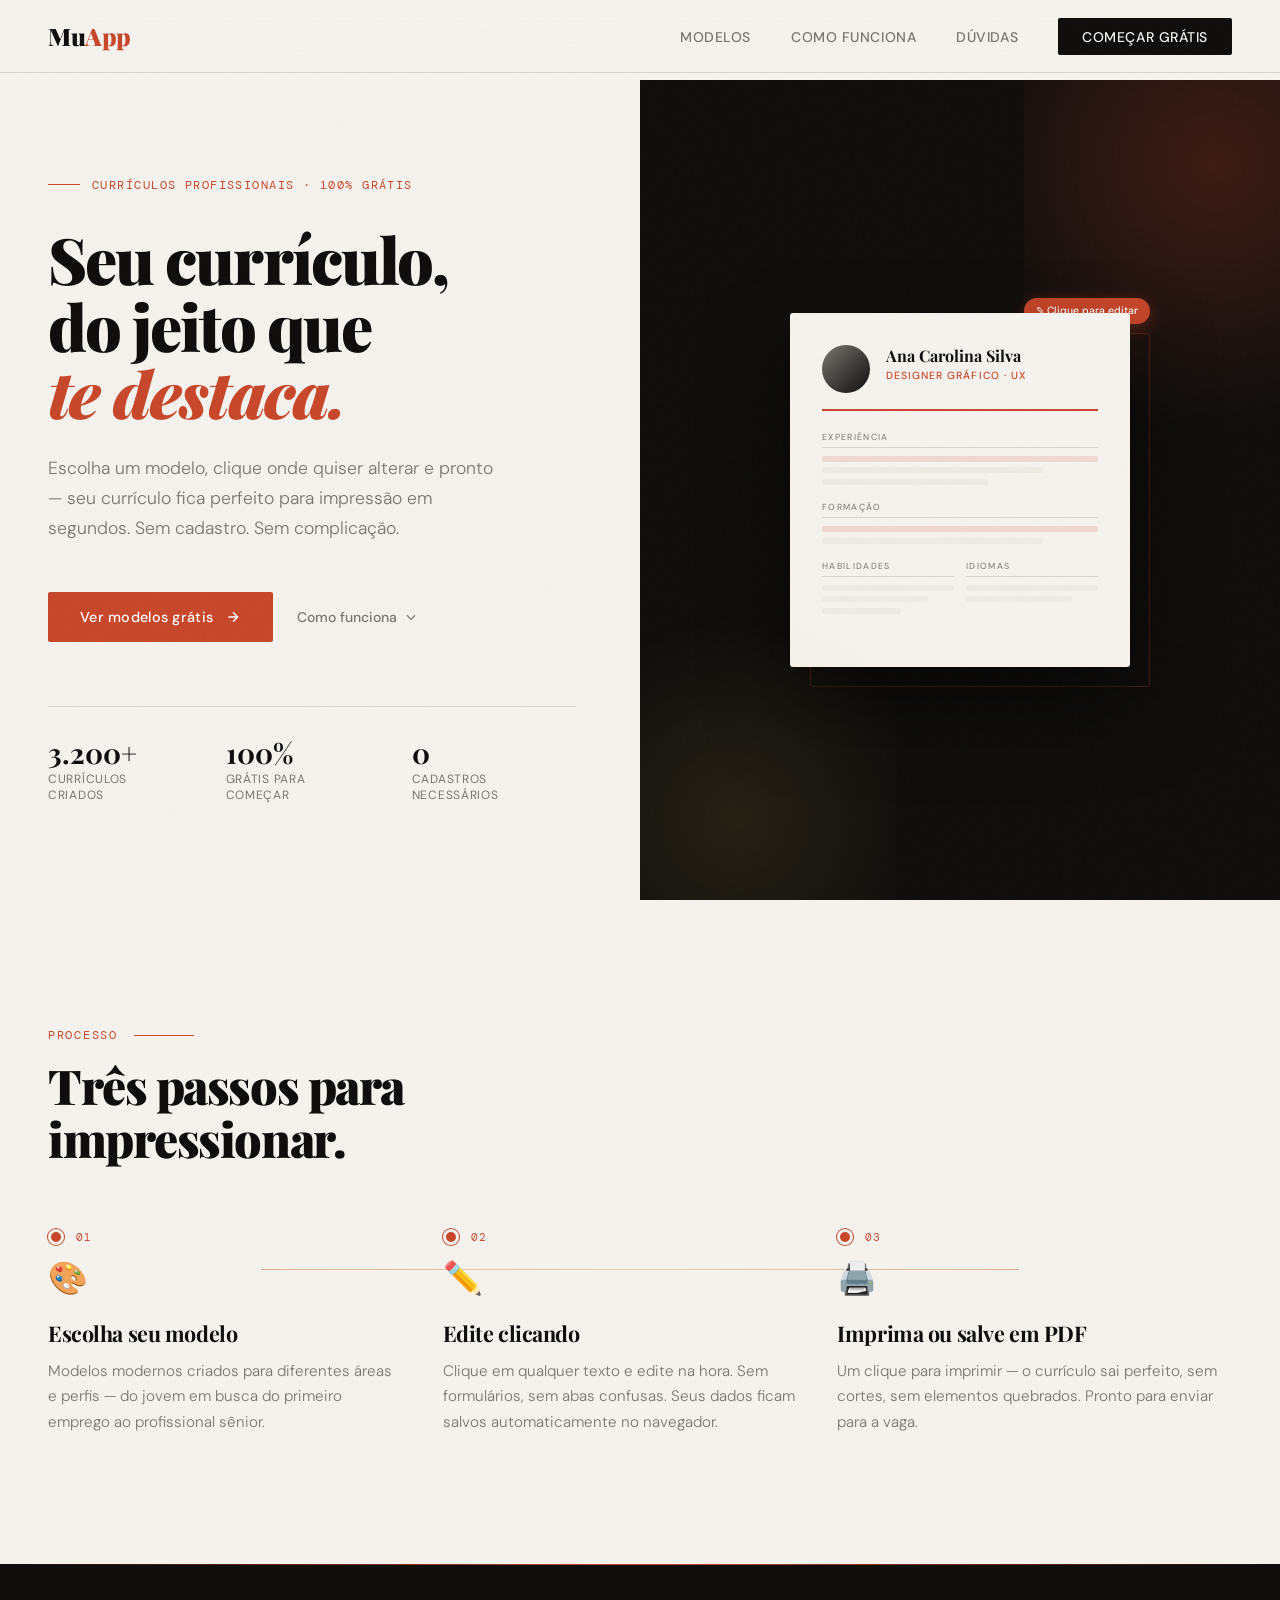
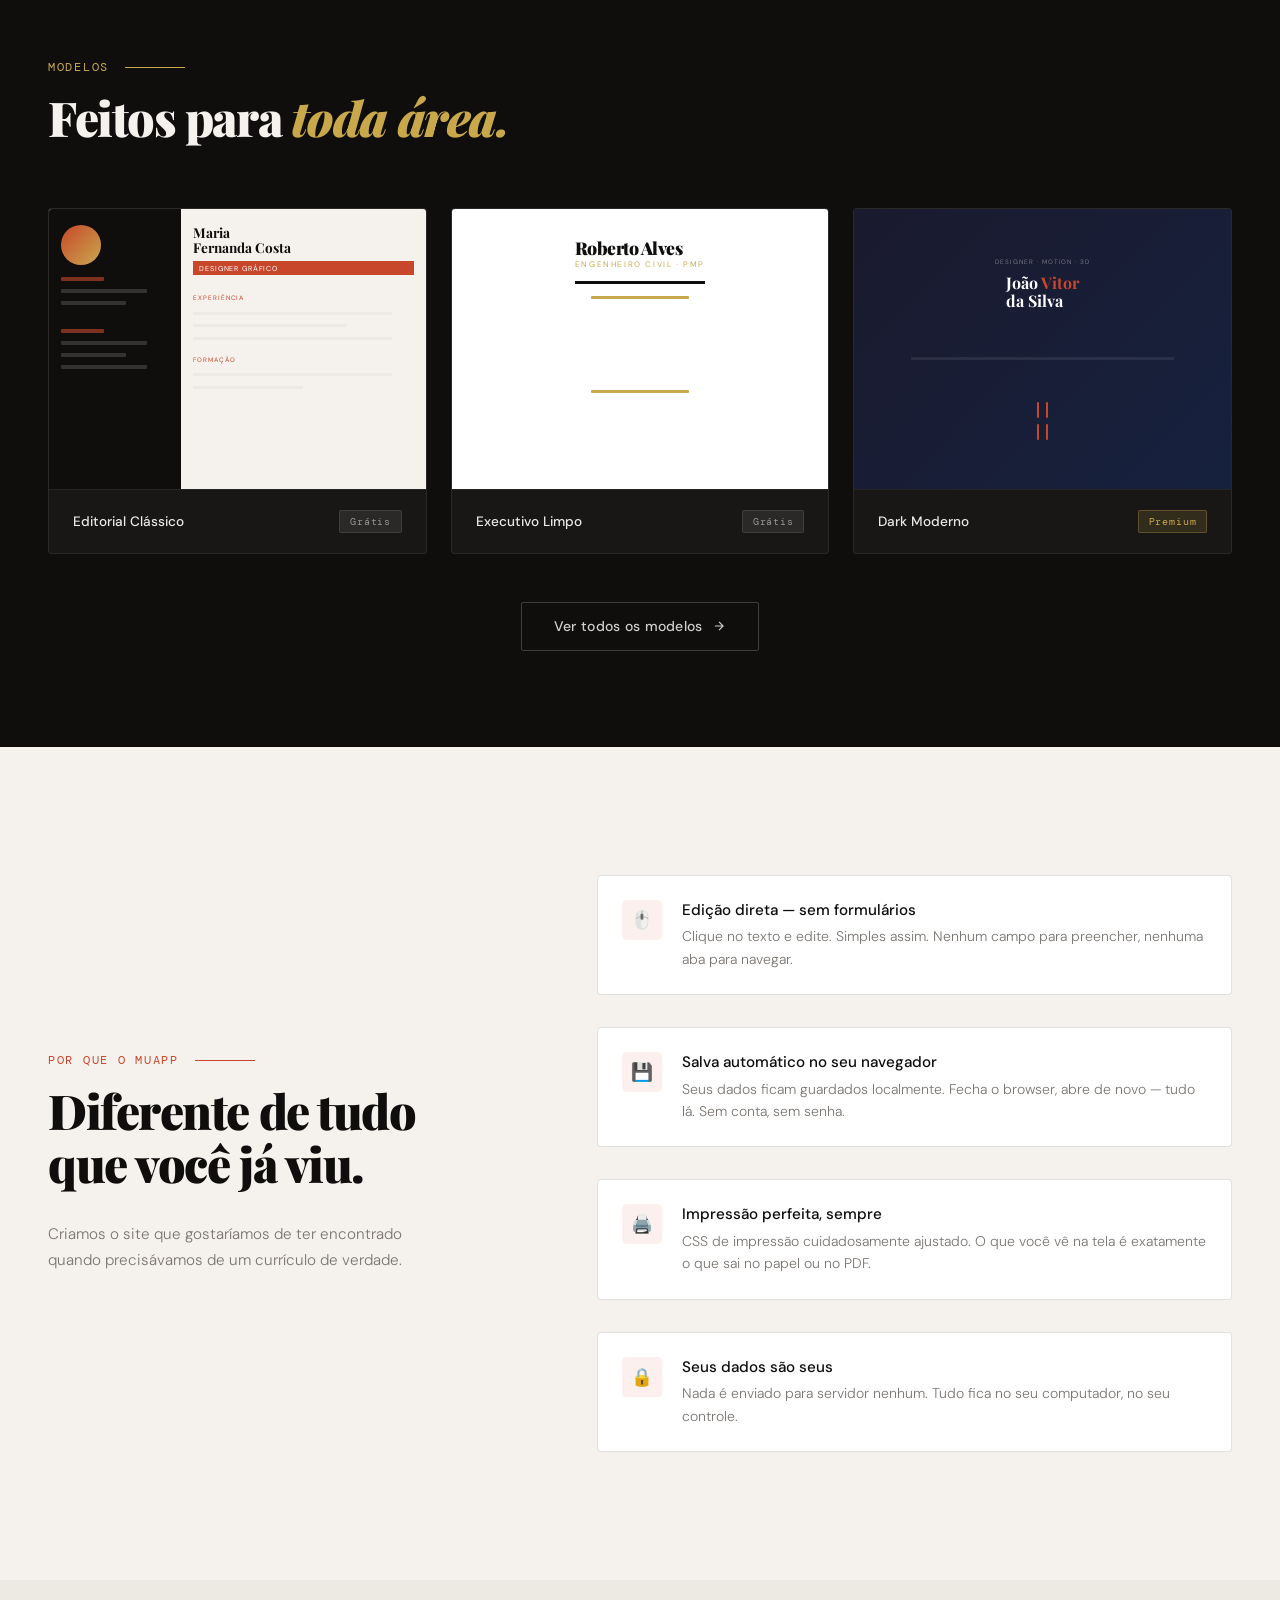
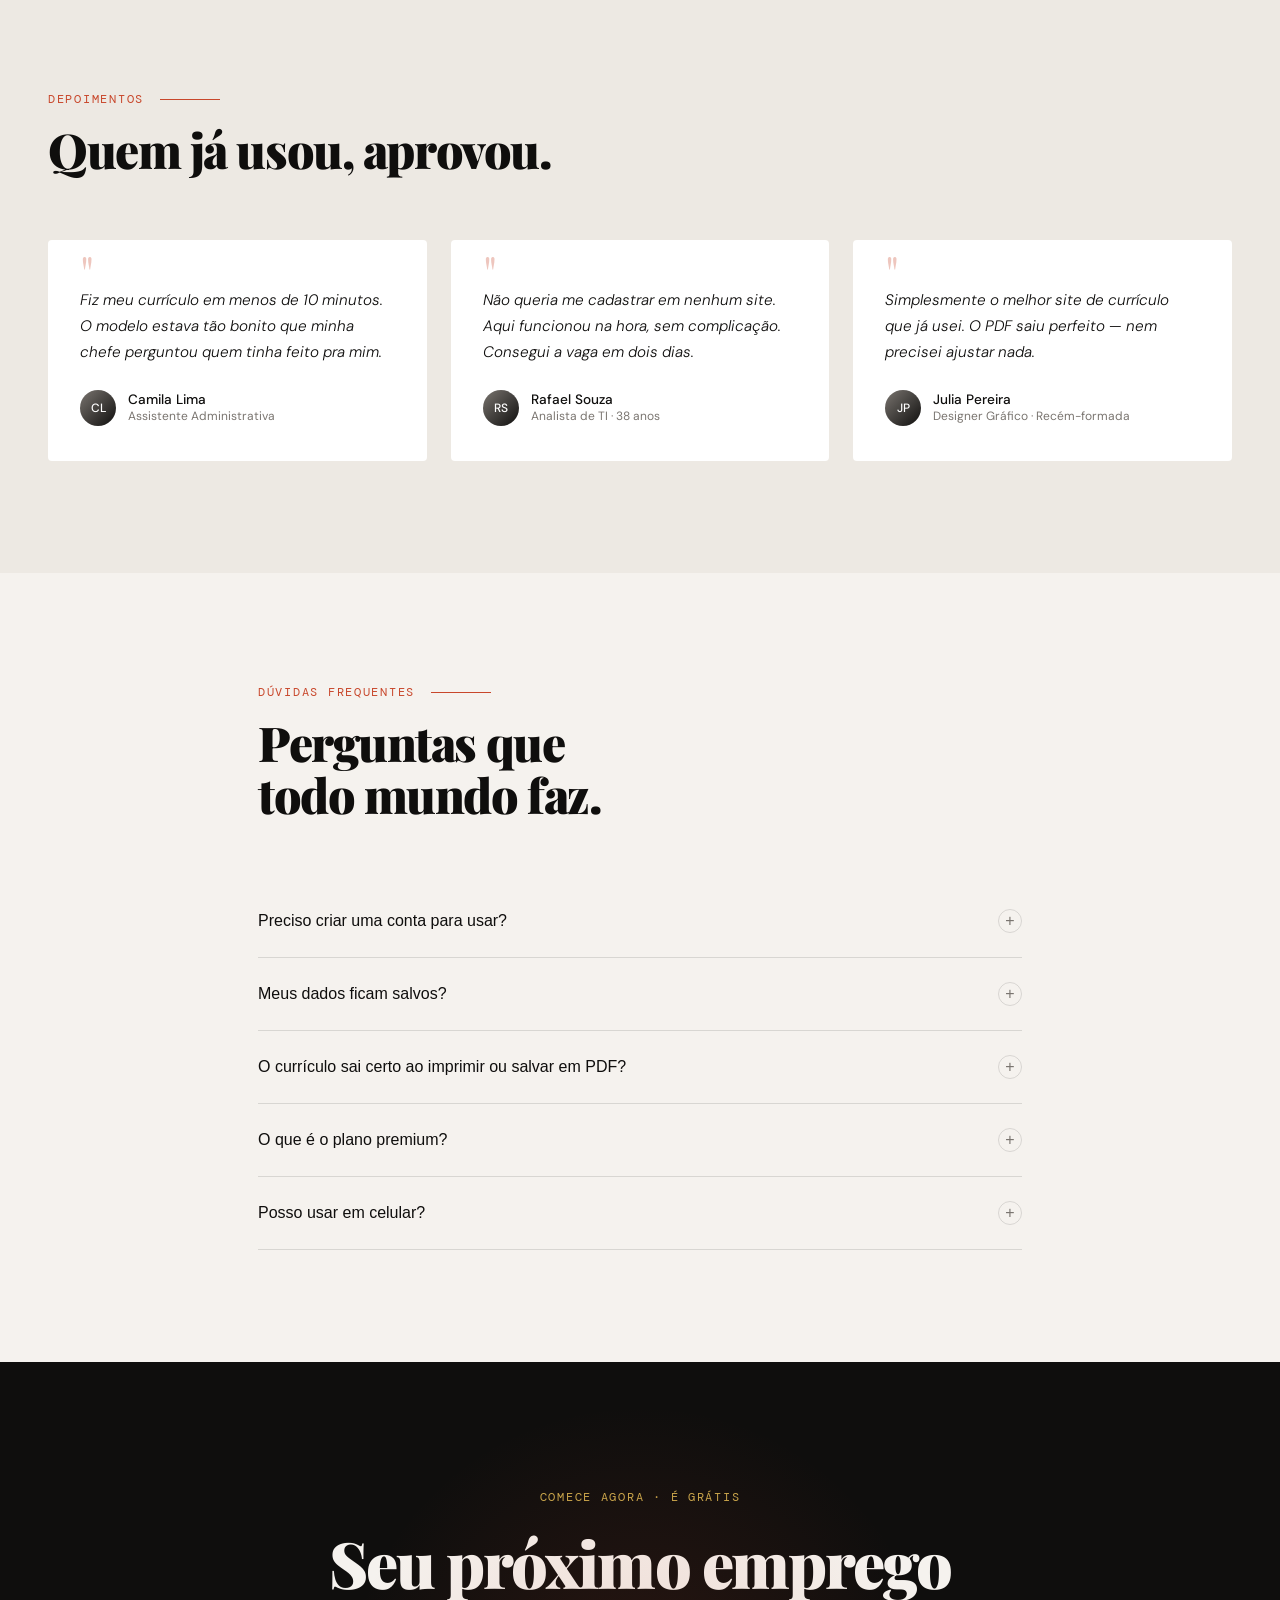
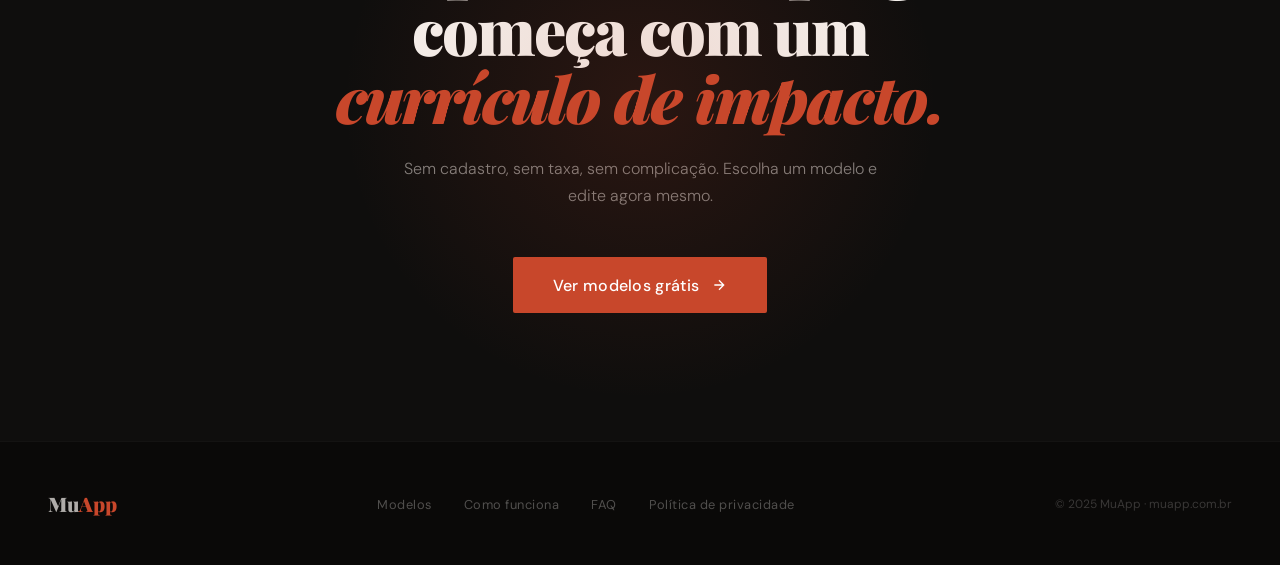
==== index.html @ c53a9348 "Primeiro Commit" ====
<!DOCTYPE html>
<html lang="pt-BR">

<head>
  <meta charset="UTF-8">
  <meta name="viewport" content="width=device-width, initial-scale=1.0">
  <title>MuApp — Currículos que Impressionam</title>
  <link rel="icon" href="/favicon.ico" sizes="any">
  <link rel="icon" type="image/png" sizes="32x32" href="/public/32x32.png">
  <link rel="icon" type="image/png" sizes="16x16" href="/public/16x16.png">
  <link rel="apple-touch-icon" sizes="180x180" href="/public/180x180.png">
  <link rel="preconnect" href="https://fonts.googleapis.com">
  <link rel="preconnect" href="https://fonts.gstatic.com" crossorigin>
  <link href="https://fonts.googleapis.com/css2?family=Playfair+Display:ital,wght@0,700;0,900;1,700&family=DM+Sans:ital,wght@0,300;0,400;0,500;1,300&family=DM+Mono:wght@400;500&display=swap" rel="stylesheet">
  <link rel="stylesheet" href="assets/css/styles.css">
</head>

<body>

  <!-- NAVBAR -->
  <nav>
    <a href="#" class="nav-logo">Mu<span>App</span></a>
    <ul class="nav-links">
      <li><a href="#modelos">Modelos</a></li>
      <li><a href="#como-funciona">Como funciona</a></li>
      <li><a href="#faq">Dúvidas</a></li>
      <li><a href="#modelos" class="nav-cta">Começar grátis</a></li>
    </ul>
  </nav>

  <!-- HERO -->
  <section class="hero">
    <div class="hero-left">
      <p class="hero-eyebrow">Currículos profissionais · 100% grátis</p>
      <h1 class="hero-headline">
        Seu currículo,<br>
        do jeito que<br>
        <em>te destaca.</em>
      </h1>
      <p class="hero-sub">
        Escolha um modelo, clique onde quiser alterar e pronto — seu currículo fica perfeito para impressão em segundos. Sem cadastro. Sem complicação.
      </p>
      <div class="hero-actions">
        <a href="#modelos" class="btn-primary">
          Ver modelos grátis
          <svg width="16" height="16" fill="none" stroke="currentColor" stroke-width="2" viewBox="0 0 24 24">
            <path d="M5 12h14M12 5l7 7-7 7" />
          </svg>
        </a>
        <a href="#como-funciona" class="btn-ghost">
          Como funciona
          <svg width="14" height="14" fill="none" stroke="currentColor" stroke-width="2" viewBox="0 0 24 24">
            <path d="M19 9l-7 7-7-7" />
          </svg>
        </a>
      </div>
      <div class="hero-stat-strip">
        <div class="stat">
          <span class="stat-num">3.200+</span>
          <span class="stat-label">Currículos criados</span>
        </div>
        <div class="stat">
          <span class="stat-num">100%</span>
          <span class="stat-label">Grátis para começar</span>
        </div>
        <div class="stat">
          <span class="stat-num">0</span>
          <span class="stat-label">Cadastros necessários</span>
        </div>
      </div>
    </div>

    <div class="hero-right">
      <div class="cv-mockup-wrapper">
        <div class="edit-bubble">Clique para editar</div>
        <div class="cv-mockup">
          <div class="cv-mock-header">
            <div class="cv-mock-avatar"></div>
            <div class="cv-mock-name-block">
              <div class="cv-mock-name">Ana Carolina Silva</div>
              <div class="cv-mock-role">Designer Gráfico · UX</div>
            </div>
          </div>
          <div class="cv-mock-section">
            <div class="cv-mock-section-title">Experiência</div>
            <div class="cv-mock-line full accent"></div>
            <div class="cv-mock-line medium"></div>
            <div class="cv-mock-line short"></div>
          </div>
          <div class="cv-mock-section">
            <div class="cv-mock-section-title">Formação</div>
            <div class="cv-mock-line full accent"></div>
            <div class="cv-mock-line medium"></div>
          </div>
          <div class="cv-mock-two-col">
            <div class="cv-mock-section">
              <div class="cv-mock-section-title">Habilidades</div>
              <div class="cv-mock-line full"></div>
              <div class="cv-mock-line medium"></div>
              <div class="cv-mock-line short"></div>
            </div>
            <div class="cv-mock-section">
              <div class="cv-mock-section-title">Idiomas</div>
              <div class="cv-mock-line full"></div>
              <div class="cv-mock-line medium"></div>
            </div>
          </div>
        </div>
      </div>
    </div>
  </section>

  <!-- COMO FUNCIONA -->
  <section class="section-how" id="como-funciona">
    <div class="section-label">Processo</div>
    <h2 class="section-title reveal">Três passos para impressionar.</h2>
    <div class="steps-grid">
      <div class="step reveal">
        <div class="step-num">
          <div class="step-dot"></div> 01
        </div>
        <span class="step-icon">🎨</span>
        <h3>Escolha seu modelo</h3>
        <p>Modelos modernos criados para diferentes áreas e perfis — do jovem em busca do primeiro emprego ao profissional sênior.</p>
      </div>
      <div class="step reveal" style="transition-delay:0.15s">
        <div class="step-num">
          <div class="step-dot"></div> 02
        </div>
        <span class="step-icon">✏️</span>
        <h3>Edite clicando</h3>
        <p>Clique em qualquer texto e edite na hora. Sem formulários, sem abas confusas. Seus dados ficam salvos automaticamente no navegador.</p>
      </div>
      <div class="step reveal" style="transition-delay:0.3s">
        <div class="step-num">
          <div class="step-dot"></div> 03
        </div>
        <span class="step-icon">🖨️</span>
        <h3>Imprima ou salve em PDF</h3>
        <p>Um clique para imprimir — o currículo sai perfeito, sem cortes, sem elementos quebrados. Pronto para enviar para a vaga.</p>
      </div>
    </div>
  </section>

  <!-- MODELOS -->
  <section class="section-models" id="modelos">
    <div class="section-label">Modelos</div>
    <h2 class="section-title reveal">Feitos para <em style="font-style:italic;color:var(--gold)">toda área.</em></h2>

    <div class="models-grid">
      <!-- Modelo 1 -->
      <div class="model-card reveal" onclick="location.href='/models/editorial/'">

        <div class="model-preview preview-1">
          <div class="prev1-sidebar">
            <div class="prev1-avatar"></div>
            <div class="prev1-line accent-line"></div>
            <div class="prev1-line w80"></div>
            <div class="prev1-line w60"></div>
            <div style="margin-top:0.5rem"></div>
            <div class="prev1-line accent-line"></div>
            <div class="prev1-line w80"></div>
            <div class="prev1-line w60"></div>
            <div class="prev1-line w80"></div>
          </div>
          <div class="prev1-main">
            <div class="prev1-name">Maria<br>Fernanda Costa</div>
            <div class="prev1-role-tag">Designer Gráfico</div>
            <div class="p1-section-title">Experiência</div>
            <div class="p1-line w90"></div>
            <div class="p1-line w70"></div>
            <div class="p1-line w90"></div>
            <div class="p1-section-title">Formação</div>
            <div class="p1-line w90"></div>
            <div class="p1-line w50"></div>
          </div>
        </div>
        <div class="model-info">
          <span class="model-name">Editorial Clássico</span>
          <span class="model-badge badge-free">Grátis</span>
        </div>
      </div>

      <!-- Modelo 2 -->
      <div class="model-card reveal" onclick="location.href='/models/executivo/'" style="transition-delay:0.1s">
        <div class="model-preview preview-2">
          <div class="prev2-header">
            <div class="prev2-name">Roberto Alves</div>
            <div class="prev2-role">Engenheiro Civil · PMP</div>
          </div>
          <div class="prev2-accent"></div>
          <div class="prev2-line dark"></div>
          <div class="prev2-line"></div>
          <div class="prev2-line dark"></div>
          <div class="prev2-line"></div>
          <div class="prev2-line dark"></div>
          <div class="prev2-accent"></div>
          <div class="prev2-line"></div>
          <div class="prev2-line dark"></div>
          <div class="prev2-line"></div>
          <div class="prev2-line dark"></div>
        </div>
        <div class="model-info">
          <span class="model-name">Executivo Limpo</span>
          <span class="model-badge badge-free">Grátis</span>
        </div>
      </div>

      <!-- Modelo 3 -->
      <div class="model-card reveal" onclick="location.href='/models/dark/'" style="transition-delay:0.2s">
        <div class="model-preview preview-3">
          <div class="prev3-tag">Designer · Motion · 3D</div>
          <div class="prev3-name">João <span>Vitor</span><br>da Silva</div>
          <div class="prev3-divider"></div>
          <div class="prev3-line"></div>
          <div class="prev3-line w80" style="width:80%"></div>
          <div class="prev3-line accent"></div>
          <div style="margin-top:0.4rem"></div>
          <div class="prev3-grid">
            <div class="prev3-skill"></div>
            <div class="prev3-skill"></div>
            <div class="prev3-skill"></div>
            <div class="prev3-skill"></div>
          </div>
        </div>
        <div class="model-info">
          <span class="model-name">Dark Moderno</span>
          <span class="model-badge badge-premium">Premium</span>
        </div>
      </div>
    </div>

    <div class="models-cta reveal">
      <a href="#" class="btn-outline">
        Ver todos os modelos
        <svg width="14" height="14" fill="none" stroke="currentColor" stroke-width="2" viewBox="0 0 24 24">
          <path d="M5 12h14M12 5l7 7-7 7" />
        </svg>
      </a>
    </div>
  </section>

  <!-- DIFERENCIAIS -->
  <section class="section-diff">
    <div>
      <div class="section-label">Por que o MuApp</div>
      <h2 class="section-title reveal">Diferente de tudo que você já viu.</h2>
      <p class="reveal" style="color:var(--muted);line-height:1.7;font-weight:300;font-size:0.95rem;max-width:36ch;margin-top:-2rem">
        Criamos o site que gostaríamos de ter encontrado quando precisávamos de um currículo de verdade.
      </p>
    </div>

    <div class="diff-features">
      <div class="diff-item reveal">
        <div class="diff-icon">🖱️</div>
        <div class="diff-text">
          <h4>Edição direta — sem formulários</h4>
          <p>Clique no texto e edite. Simples assim. Nenhum campo para preencher, nenhuma aba para navegar.</p>
        </div>
      </div>
      <div class="diff-item reveal" style="transition-delay:0.1s">
        <div class="diff-icon">💾</div>
        <div class="diff-text">
          <h4>Salva automático no seu navegador</h4>
          <p>Seus dados ficam guardados localmente. Fecha o browser, abre de novo — tudo lá. Sem conta, sem senha.</p>
        </div>
      </div>
      <div class="diff-item reveal" style="transition-delay:0.2s">
        <div class="diff-icon">🖨️</div>
        <div class="diff-text">
          <h4>Impressão perfeita, sempre</h4>
          <p>CSS de impressão cuidadosamente ajustado. O que você vê na tela é exatamente o que sai no papel ou no PDF.</p>
        </div>
      </div>
      <div class="diff-item reveal" style="transition-delay:0.3s">
        <div class="diff-icon">🔒</div>
        <div class="diff-text">
          <h4>Seus dados são seus</h4>
          <p>Nada é enviado para servidor nenhum. Tudo fica no seu computador, no seu controle.</p>
        </div>
      </div>
    </div>
  </section>

  <!-- DEPOIMENTOS -->
  <section class="section-testimonials">
    <div style="max-width:1200px;margin:0 auto">
      <div class="section-label">Depoimentos</div>
      <h2 class="section-title reveal">Quem já usou, aprovou.</h2>
      <div class="testimonials-grid">
        <div class="testimonial reveal">
          <span class="testimonial-quote">"</span>
          <p>Fiz meu currículo em menos de 10 minutos. O modelo estava tão bonito que minha chefe perguntou quem tinha feito pra mim.</p>
          <div class="testimonial-author">
            <div class="author-avatar">CL</div>
            <div class="author-info">
              <span class="author-name">Camila Lima</span>
              <span class="author-role">Assistente Administrativa</span>
            </div>
          </div>
        </div>
        <div class="testimonial reveal" style="transition-delay:0.1s">
          <span class="testimonial-quote">"</span>
          <p>Não queria me cadastrar em nenhum site. Aqui funcionou na hora, sem complicação. Consegui a vaga em dois dias.</p>
          <div class="testimonial-author">
            <div class="author-avatar">RS</div>
            <div class="author-info">
              <span class="author-name">Rafael Souza</span>
              <span class="author-role">Analista de TI · 38 anos</span>
            </div>
          </div>
        </div>
        <div class="testimonial reveal" style="transition-delay:0.2s">
          <span class="testimonial-quote">"</span>
          <p>Simplesmente o melhor site de currículo que já usei. O PDF saiu perfeito — nem precisei ajustar nada.</p>
          <div class="testimonial-author">
            <div class="author-avatar">JP</div>
            <div class="author-info">
              <span class="author-name">Julia Pereira</span>
              <span class="author-role">Designer Gráfico · Recém-formada</span>
            </div>
          </div>
        </div>
      </div>
    </div>
  </section>

  <!-- FAQ -->
  <section class="section-faq" id="faq">
    <div class="section-label">Dúvidas frequentes</div>
    <h2 class="section-title reveal">Perguntas que<br>todo mundo faz.</h2>
    <div class="faq-list" id="faqList">
      <div class="faq-item">
        <button class="faq-q" onclick="toggleFaq(this)">
          <span>Preciso criar uma conta para usar?</span>
          <div class="faq-icon">+</div>
        </button>
        <div class="faq-a">
          <div class="faq-a-inner">Não. O MuApp foi criado justamente para quem não quer criar conta em mais um lugar. Basta acessar, escolher o modelo e editar. Simples assim.</div>
        </div>
      </div>
      <div class="faq-item">
        <button class="faq-q" onclick="toggleFaq(this)">
          <span>Meus dados ficam salvos?</span>
          <div class="faq-icon">+</div>
        </button>
        <div class="faq-a">
          <div class="faq-a-inner">Sim! Usamos o armazenamento local do seu próprio navegador. Seus dados ficam no seu computador — não são enviados para nenhum servidor. Se limpar o cache do navegador, os dados são apagados.</div>
        </div>
      </div>
      <div class="faq-item">
        <button class="faq-q" onclick="toggleFaq(this)">
          <span>O currículo sai certo ao imprimir ou salvar em PDF?</span>
          <div class="faq-icon">+</div>
        </button>
        <div class="faq-a">
          <div class="faq-a-inner">Sim. Cada modelo foi cuidadosamente ajustado para impressão. Use "Imprimir" no navegador e selecione "Salvar como PDF" — o resultado é perfeito, com margens e layout preservados.</div>
        </div>
      </div>
      <div class="faq-item">
        <button class="faq-q" onclick="toggleFaq(this)">
          <span>O que é o plano premium?</span>
          <div class="faq-icon">+</div>
        </button>
        <div class="faq-a">
          <div class="faq-a-inner">Os modelos premium são designs exclusivos, sem a marca d'água do MuApp no rodapé do PDF. É um pagamento único por modelo, sem assinatura mensal.</div>
        </div>
      </div>
      <div class="faq-item">
        <button class="faq-q" onclick="toggleFaq(this)">
          <span>Posso usar em celular?</span>
          <div class="faq-icon">+</div>
        </button>
        <div class="faq-a">
          <div class="faq-a-inner">O site funciona em celular, mas recomendamos usar em computador para editar e imprimir o currículo com mais conforto. A edição em tela pequena pode ser um pouco trabalhosa.</div>
        </div>
      </div>
    </div>
  </section>

  <!-- CTA FINAL -->
  <section class="section-cta-final">
    <span class="cta-final-eyebrow">Comece agora · É grátis</span>
    <h2 class="cta-final-title">
      Seu próximo emprego<br>
      começa com um<br>
      <em>currículo de impacto.</em>
    </h2>
    <p class="cta-final-sub">
      Sem cadastro, sem taxa, sem complicação. Escolha um modelo e edite agora mesmo.
    </p>
    <div class="cta-final-actions">
      <a href="#modelos" class="btn-primary" style="font-size:1rem;padding:1.1rem 2.5rem">
        Ver modelos grátis
        <svg width="16" height="16" fill="none" stroke="currentColor" stroke-width="2" viewBox="0 0 24 24">
          <path d="M5 12h14M12 5l7 7-7 7" />
        </svg>
      </a>
    </div>
  </section>

  <!-- FOOTER -->
  <footer>
    <a href="#" class="footer-logo">Mu<span>App</span></a>
    <ul class="footer-links">
      <li><a href="#modelos">Modelos</a></li>
      <li><a href="#como-funciona">Como funciona</a></li>
      <li><a href="#faq">FAQ</a></li>
      <li><a href="#">Política de privacidade</a></li>
    </ul>
    <span class="footer-copy">© 2025 MuApp · muapp.com.br</span>
  </footer>

  <script>
    // FAQ toggle
    function toggleFaq(btn) {
      const item = btn.closest('.faq-item');
      const isOpen = item.classList.contains('open');
      document.querySelectorAll('.faq-item').forEach(i => i.classList.remove('open'));
      if (!isOpen) item.classList.add('open');
    }

    // Scroll reveal
    const reveals = document.querySelectorAll('.reveal');
    const observer = new IntersectionObserver((entries) => {
      entries.forEach(entry => {
        if (entry.isIntersecting) {
          entry.target.classList.add('visible');
          observer.unobserve(entry.target);
        }
      });
    }, { threshold: 0.12 });

    reveals.forEach(el => observer.observe(el));

    // Nav shrink on scroll
    const nav = document.querySelector('nav');
    window.addEventListener('scroll', () => {
      if (window.scrollY > 60) {
        nav.style.padding = '0.9rem 3rem';
      } else {
        nav.style.padding = '1.25rem 3rem';
      }
    });
  </script>
</body>

</html>
---- assets/css/styles.css ----
:root {
  --ink: #0f0e0d;
  --paper: #f5f2ee;
  --paper-dark: #ede9e3;
  --accent: #c8472b;
  --accent-light: #e8604a;
  --gold: #c9a84c;
  --muted: #7a7570;
  --white: #ffffff;
  --border: rgba(15, 14, 13, 0.12);
}

*,
*::before,
*::after {
  box-sizing: border-box;
  margin: 0;
  padding: 0;
}

html {
  scroll-behavior: smooth;
}

body {
  font-family: "DM Sans", sans-serif;
  background: var(--paper);
  color: var(--ink);
  overflow-x: hidden;
  cursor: default;
}

/* ─── NOISE TEXTURE OVERLAY ─── */
body::before {
  content: "";
  position: fixed;
  inset: 0;
  background-image: url("data:image/svg+xml,%3Csvg viewBox='0 0 256 256' xmlns='http://www.w3.org/2000/svg'%3E%3Cfilter id='noise'%3E%3CfeTurbulence type='fractalNoise' baseFrequency='0.9' numOctaves='4' stitchTiles='stitch'/%3E%3C/filter%3E%3Crect width='100%25' height='100%25' filter='url(%23noise)' opacity='0.03'/%3E%3C/svg%3E");
  pointer-events: none;
  z-index: 9999;
  opacity: 0.4;
}

/* ─── NAVBAR ─── */
nav {
  position: fixed;
  top: 0;
  left: 0;
  right: 0;
  z-index: 100;
  display: flex;
  align-items: center;
  justify-content: space-between;
  padding: 1.25rem 3rem;
  background: rgba(245, 242, 238, 0.85);
  backdrop-filter: blur(16px);
  border-bottom: 1px solid var(--border);
  transition: padding 0.3s ease;
}

.nav-logo {
  font-family: "Playfair Display", serif;
  font-weight: 900;
  font-size: 1.5rem;
  letter-spacing: -0.02em;
  color: var(--ink);
  text-decoration: none;
}

.nav-logo span {
  color: var(--accent);
}

.nav-links {
  display: flex;
  align-items: center;
  gap: 2.5rem;
  list-style: none;
}

.nav-links a {
  font-size: 0.875rem;
  font-weight: 500;
  letter-spacing: 0.04em;
  text-transform: uppercase;
  color: var(--muted);
  text-decoration: none;
  transition: color 0.2s;
}

.nav-links a:hover {
  color: var(--ink);
}

.nav-cta {
  background: var(--ink) !important;
  color: var(--paper) !important;
  padding: 0.6rem 1.5rem;
  border-radius: 2px;
  font-weight: 500 !important;
  transition: background 0.2s !important;
}

.nav-cta:hover {
  background: var(--accent) !important;
  color: var(--white) !important;
}

/* ─── HERO ─── */
.hero {
  min-height: 100vh;
  display: grid;
  grid-template-columns: 1fr 1fr;
  padding-top: 5rem;
  overflow: hidden;
}

.hero-left {
  display: flex;
  flex-direction: column;
  justify-content: center;
  padding: 5rem 4rem 5rem 3rem;
  position: relative;
}

.hero-eyebrow {
  display: inline-flex;
  align-items: center;
  gap: 0.75rem;
  font-family: "DM Mono", monospace;
  font-size: 0.75rem;
  letter-spacing: 0.12em;
  text-transform: uppercase;
  color: var(--accent);
  margin-bottom: 2rem;
  opacity: 0;
  animation: fadeUp 0.8s ease 0.2s forwards;
}

.hero-eyebrow::before {
  content: "";
  display: block;
  width: 2rem;
  height: 1px;
  background: var(--accent);
}

.hero-headline {
  font-family: "Playfair Display", serif;
  font-weight: 900;
  font-size: clamp(3rem, 5vw, 4.5rem);
  line-height: 1.05;
  letter-spacing: -0.03em;
  margin-bottom: 1.75rem;
  opacity: 0;
  animation: fadeUp 0.8s ease 0.4s forwards;
}

.hero-headline em {
  font-style: italic;
  color: var(--accent);
}

.hero-sub {
  font-size: 1.1rem;
  font-weight: 300;
  line-height: 1.7;
  color: var(--muted);
  max-width: 38ch;
  margin-bottom: 3rem;
  opacity: 0;
  animation: fadeUp 0.8s ease 0.6s forwards;
}

.hero-actions {
  display: flex;
  align-items: center;
  gap: 1.5rem;
  opacity: 0;
  animation: fadeUp 0.8s ease 0.8s forwards;
}

.btn-primary {
  display: inline-flex;
  align-items: center;
  gap: 0.75rem;
  background: var(--accent);
  color: var(--white);
  font-family: "DM Sans", sans-serif;
  font-size: 0.9rem;
  font-weight: 500;
  letter-spacing: 0.02em;
  padding: 1rem 2rem;
  border-radius: 2px;
  text-decoration: none;
  transition:
    background 0.25s,
    transform 0.2s;
  position: relative;
  overflow: hidden;
}

.btn-primary::after {
  content: "";
  position: absolute;
  inset: 0;
  background: rgba(255, 255, 255, 0.1);
  transform: translateX(-100%);
  transition: transform 0.3s ease;
}

.btn-primary:hover::after {
  transform: translateX(0);
}

.btn-primary:hover {
  transform: translateY(-1px);
}

.btn-primary svg {
  transition: transform 0.2s;
}

.btn-primary:hover svg {
  transform: translateX(3px);
}

.btn-ghost {
  font-size: 0.875rem;
  font-weight: 500;
  color: var(--muted);
  text-decoration: none;
  display: flex;
  align-items: center;
  gap: 0.4rem;
  transition: color 0.2s;
}

.btn-ghost:hover {
  color: var(--ink);
}

.hero-stat-strip {
  display: flex;
  gap: 2.5rem;
  margin-top: 4rem;
  padding-top: 2rem;
  border-top: 1px solid var(--border);
  opacity: 0;
  animation: fadeUp 0.8s ease 1s forwards;
}

.stat {
  display: flex;
  flex-direction: column;
  gap: 0.25rem;
}

.stat-num {
  font-family: "Playfair Display", serif;
  font-weight: 700;
  font-size: 1.75rem;
  color: var(--ink);
  line-height: 1;
}

.stat-label {
  font-size: 0.75rem;
  letter-spacing: 0.06em;
  text-transform: uppercase;
  color: var(--muted);
}

/* ─── HERO RIGHT — MOCKUP ─── */
.hero-right {
  background: var(--ink);
  position: relative;
  overflow: hidden;
  display: flex;
  align-items: center;
  justify-content: center;
}

.hero-right::before {
  content: "";
  position: absolute;
  top: -30%;
  right: -20%;
  width: 60%;
  height: 80%;
  background: radial-gradient(
    circle,
    rgba(200, 71, 43, 0.25) 0%,
    transparent 70%
  );
  pointer-events: none;
}

.hero-right::after {
  content: "";
  position: absolute;
  bottom: -20%;
  left: -10%;
  width: 50%;
  height: 60%;
  background: radial-gradient(
    circle,
    rgba(201, 168, 76, 0.12) 0%,
    transparent 70%
  );
  pointer-events: none;
}

.cv-mockup-wrapper {
  position: relative;
  width: 340px;
  opacity: 0;
  animation: slideInRight 1s ease 0.5s forwards;
}

.cv-mockup-wrapper::before {
  content: "";
  position: absolute;
  top: 20px;
  left: 20px;
  right: -20px;
  bottom: -20px;
  border: 1px solid rgba(200, 71, 43, 0.3);
  border-radius: 3px;
  z-index: 0;
}

.cv-mockup {
  position: relative;
  z-index: 1;
  background: var(--paper);
  border-radius: 3px;
  padding: 2rem;
  box-shadow: 0 40px 80px rgba(0, 0, 0, 0.5);
  cursor: pointer;
  transition: transform 0.4s ease;
}

.cv-mockup:hover {
  transform: rotate(-1deg) scale(1.02);
}

.cv-mock-header {
  display: flex;
  gap: 1rem;
  align-items: flex-start;
  margin-bottom: 1.25rem;
  padding-bottom: 1rem;
  border-bottom: 2px solid var(--accent);
}

.cv-mock-avatar {
  width: 48px;
  height: 48px;
  border-radius: 50%;
  background: linear-gradient(135deg, var(--muted), var(--ink));
  flex-shrink: 0;
}

.cv-mock-name-block {
  flex: 1;
}

.cv-mock-name {
  font-family: "Playfair Display", serif;
  font-weight: 700;
  font-size: 1rem;
  color: var(--ink);
  margin-bottom: 0.2rem;
}

.cv-mock-role {
  font-size: 0.65rem;
  letter-spacing: 0.1em;
  text-transform: uppercase;
  color: var(--accent);
  font-weight: 500;
}

.cv-mock-section {
  margin-bottom: 1rem;
}

.cv-mock-section-title {
  font-size: 0.55rem;
  letter-spacing: 0.15em;
  text-transform: uppercase;
  color: var(--muted);
  margin-bottom: 0.5rem;
  padding-bottom: 0.25rem;
  border-bottom: 1px solid var(--border);
}

.cv-mock-line {
  height: 6px;
  background: var(--paper-dark);
  border-radius: 2px;
  margin-bottom: 0.35rem;
}

.cv-mock-line.short {
  width: 60%;
}

.cv-mock-line.medium {
  width: 80%;
}

.cv-mock-line.full {
  width: 100%;
}

.cv-mock-line.accent {
  background: rgba(200, 71, 43, 0.15);
}

.cv-mock-two-col {
  display: grid;
  grid-template-columns: 1fr 1fr;
  gap: 0.75rem;
}

/* Floating edit indicator */
.edit-bubble {
  position: absolute;
  top: -15px;
  right: -20px;
  background: var(--accent);
  color: white;
  font-size: 0.65rem;
  font-weight: 500;
  padding: 0.4rem 0.75rem;
  border-radius: 20px;
  white-space: nowrap;
  box-shadow: 0 4px 15px rgba(200, 71, 43, 0.4);
  animation: float 3s ease-in-out infinite;
}

.edit-bubble::before {
  content: "✎ ";
}

@keyframes float {
  0%,
  100% {
    transform: translateY(0px);
  }

  50% {
    transform: translateY(-8px);
  }
}

/* ─── COMO FUNCIONA ─── */
.section-how {
  padding: 8rem 3rem;
  position: relative;
}

.section-label {
  display: flex;
  align-items: center;
  gap: 1rem;
  font-family: "DM Mono", monospace;
  font-size: 0.72rem;
  letter-spacing: 0.15em;
  text-transform: uppercase;
  color: var(--accent);
  margin-bottom: 1rem;
}

.section-label::after {
  content: "";
  flex: 1;
  max-width: 60px;
  height: 1px;
  background: var(--accent);
}

.section-title {
  font-family: "Playfair Display", serif;
  font-weight: 900;
  font-size: clamp(2rem, 4vw, 3rem);
  line-height: 1.1;
  letter-spacing: -0.03em;
  margin-bottom: 4rem;
  max-width: 20ch;
}

.steps-grid {
  display: grid;
  grid-template-columns: repeat(3, 1fr);
  gap: 0;
  position: relative;
}

.steps-grid::before {
  content: "";
  position: absolute;
  top: 2.5rem;
  left: calc(16.66% + 1rem);
  right: calc(16.66% + 1rem);
  height: 1px;
  background: linear-gradient(
    to right,
    var(--accent),
    var(--gold),
    var(--accent)
  );
  opacity: 0.4;
}

.step {
  padding: 0 2.5rem 0 0;
  position: relative;
}

.step:last-child {
  padding-right: 0;
}

.step-num {
  font-family: "DM Mono", monospace;
  font-size: 0.7rem;
  letter-spacing: 0.1em;
  color: var(--accent);
  margin-bottom: 0.75rem;
  display: flex;
  align-items: center;
  gap: 0.75rem;
}

.step-dot {
  width: 1rem;
  height: 1rem;
  border-radius: 50%;
  background: var(--accent);
  border: 3px solid var(--paper);
  box-shadow: 0 0 0 1px var(--accent);
  flex-shrink: 0;
}

.step-icon {
  font-size: 2rem;
  margin-bottom: 1.25rem;
  display: block;
}

.step h3 {
  font-family: "Playfair Display", serif;
  font-size: 1.35rem;
  font-weight: 700;
  margin-bottom: 0.75rem;
  letter-spacing: -0.02em;
}

.step p {
  font-size: 0.95rem;
  line-height: 1.7;
  color: var(--muted);
  font-weight: 300;
}

/* ─── MODELOS SECTION ─── */
.section-models {
  padding: 6rem 3rem;
  background: var(--ink);
  color: var(--paper);
  position: relative;
  overflow: hidden;
}

.section-models::before {
  content: "";
  position: absolute;
  top: 0;
  left: 0;
  right: 0;
  height: 1px;
  background: linear-gradient(
    to right,
    transparent,
    var(--accent),
    transparent
  );
}

.section-models .section-label {
  color: var(--gold);
}

.section-models .section-label::after {
  background: var(--gold);
}

.section-models .section-title {
  color: var(--paper);
}

.models-grid {
  display: grid;
  grid-template-columns: repeat(3, 1fr);
  gap: 1.5rem;
  margin-top: 3rem;
}

.model-card {
  background: rgba(255, 255, 255, 0.04);
  border: 1px solid rgba(255, 255, 255, 0.08);
  border-radius: 4px;
  overflow: hidden;
  transition:
    transform 0.3s ease,
    border-color 0.3s;
  cursor: pointer;
}

.model-card:hover {
  transform: translateY(-6px);
  border-color: rgba(200, 71, 43, 0.4);
}

.model-preview {
  height: 280px;
  position: relative;
  overflow: hidden;
  display: flex;
  align-items: center;
  justify-content: center;
}

/* Model Preview 1 — Editorial */
.preview-1 {
  background: #f5f2ee;
  padding: 1.5rem;
}

.prev1-sidebar {
  position: absolute;
  left: 0;
  top: 0;
  bottom: 0;
  width: 35%;
  background: #0f0e0d;
  display: flex;
  flex-direction: column;
  padding: 1rem 0.75rem;
  gap: 0.5rem;
}

.prev1-avatar {
  width: 40px;
  height: 40px;
  border-radius: 50%;
  background: linear-gradient(135deg, #c8472b, #c9a84c);
  margin-bottom: 0.25rem;
}

.prev1-line {
  height: 4px;
  background: rgba(255, 255, 255, 0.15);
  border-radius: 1px;
}

.prev1-line.w60 {
  width: 60%;
}

.prev1-line.w80 {
  width: 80%;
}

.prev1-line.accent-line {
  background: rgba(200, 71, 43, 0.6);
  width: 40%;
}

.prev1-main {
  position: absolute;
  left: 35%;
  right: 0;
  top: 0;
  bottom: 0;
  padding: 1rem 0.75rem;
  display: flex;
  flex-direction: column;
  gap: 0.4rem;
}

.prev1-name {
  font-family: "Playfair Display", serif;
  font-size: 0.85rem;
  font-weight: 700;
  color: #0f0e0d;
  line-height: 1.1;
}

.prev1-role-tag {
  font-size: 0.45rem;
  letter-spacing: 0.12em;
  text-transform: uppercase;
  background: #c8472b;
  color: white;
  padding: 0.15rem 0.4rem;
  display: inline-block;
  margin-bottom: 0.4rem;
}

.p1-line {
  height: 3px;
  background: #ede9e3;
  border-radius: 1px;
  margin-bottom: 0.2rem;
}

.p1-line.w70 {
  width: 70%;
}

.p1-line.w90 {
  width: 90%;
}

.p1-line.w50 {
  width: 50%;
}

.p1-section-title {
  font-size: 0.4rem;
  letter-spacing: 0.15em;
  text-transform: uppercase;
  color: #c8472b;
  margin-top: 0.4rem;
  margin-bottom: 0.2rem;
}

/* Model Preview 2 — Clean */
.preview-2 {
  background: #ffffff;
  padding: 1.5rem;
  display: flex;
  flex-direction: column;
  gap: 0.5rem;
}

.prev2-header {
  border-bottom: 3px solid #0f0e0d;
  padding-bottom: 0.75rem;
  margin-bottom: 0.25rem;
}

.prev2-name {
  font-family: "Playfair Display", serif;
  font-size: 1.1rem;
  font-weight: 900;
  color: #0f0e0d;
  letter-spacing: -0.03em;
}

.prev2-role {
  font-size: 0.5rem;
  letter-spacing: 0.2em;
  text-transform: uppercase;
  color: #c9a84c;
}

.prev2-line {
  height: 3px;
  background: #f0f0f0;
  border-radius: 1px;
  margin-bottom: 0.25rem;
}

.prev2-line.dark {
  background: #e0e0e0;
}

.prev2-accent {
  height: 3px;
  background: #c9a84c;
  border-radius: 1px;
  width: 30%;
  margin-bottom: 0.5rem;
}

/* Model Preview 3 — Modern */
.preview-3 {
  background: linear-gradient(135deg, #1a1a2e 0%, #16213e 100%);
  padding: 1.5rem;
  display: flex;
  flex-direction: column;
  gap: 0.5rem;
}

.prev3-tag {
  font-size: 0.4rem;
  letter-spacing: 0.15em;
  text-transform: uppercase;
  color: rgba(255, 255, 255, 0.4);
}

.prev3-name {
  font-family: "Playfair Display", serif;
  font-size: 1rem;
  font-weight: 700;
  color: white;
  line-height: 1.1;
}

.prev3-name span {
  color: #c8472b;
}

.prev3-divider {
  height: 1px;
  background: rgba(200, 71, 43, 0.4);
  margin: 0.5rem 0;
}

.prev3-line {
  height: 3px;
  background: rgba(255, 255, 255, 0.08);
  border-radius: 1px;
  margin-bottom: 0.25rem;
}

.prev3-line.accent {
  background: rgba(200, 71, 43, 0.4);
}

.prev3-grid {
  display: grid;
  grid-template-columns: 1fr 1fr;
  gap: 0.4rem;
}

.prev3-skill {
  height: 16px;
  background: rgba(255, 255, 255, 0.06);
  border-radius: 2px;
  border-left: 2px solid #c8472b;
}

.model-info {
  padding: 1.25rem 1.5rem;
  display: flex;
  align-items: center;
  justify-content: space-between;
  border-top: 1px solid rgba(255, 255, 255, 0.06);
}

.model-name {
  font-size: 0.85rem;
  font-weight: 500;
  color: rgba(255, 255, 255, 0.9);
}

.model-badge {
  font-family: "DM Mono", monospace;
  font-size: 0.65rem;
  letter-spacing: 0.08em;
  padding: 0.25rem 0.6rem;
  border-radius: 2px;
  font-weight: 400;
}

.badge-free {
  background: rgba(255, 255, 255, 0.08);
  color: rgba(255, 255, 255, 0.5);
  border: 1px solid rgba(255, 255, 255, 0.1);
}

.badge-premium {
  background: rgba(201, 168, 76, 0.15);
  color: var(--gold);
  border: 1px solid rgba(201, 168, 76, 0.3);
}

.models-cta {
  text-align: center;
  margin-top: 3rem;
}

.btn-outline {
  display: inline-flex;
  align-items: center;
  gap: 0.6rem;
  border: 1px solid rgba(255, 255, 255, 0.2);
  color: rgba(255, 255, 255, 0.8);
  font-size: 0.875rem;
  font-weight: 500;
  padding: 0.9rem 2rem;
  border-radius: 2px;
  text-decoration: none;
  transition: all 0.25s;
  letter-spacing: 0.02em;
}

.btn-outline:hover {
  background: rgba(255, 255, 255, 0.06);
  border-color: var(--accent);
  color: white;
}

/* ─── DIFERENCIAIS ─── */
.section-diff {
  padding: 8rem 3rem;
  display: grid;
  grid-template-columns: 1fr 1.4fr;
  gap: 6rem;
  align-items: center;
}

.diff-features {
  display: flex;
  flex-direction: column;
  gap: 2rem;
}

.diff-item {
  display: flex;
  gap: 1.25rem;
  align-items: flex-start;
  padding: 1.5rem;
  border: 1px solid var(--border);
  border-radius: 4px;
  transition:
    border-color 0.25s,
    transform 0.25s;
  background: var(--white);
}

.diff-item:hover {
  border-color: var(--accent);
  transform: translateX(4px);
}

.diff-icon {
  width: 2.5rem;
  height: 2.5rem;
  background: rgba(200, 71, 43, 0.08);
  border-radius: 4px;
  display: flex;
  align-items: center;
  justify-content: center;
  font-size: 1.1rem;
  flex-shrink: 0;
}

.diff-text h4 {
  font-size: 0.95rem;
  font-weight: 500;
  margin-bottom: 0.35rem;
}

.diff-text p {
  font-size: 0.875rem;
  color: var(--muted);
  line-height: 1.6;
  font-weight: 300;
}

/* ─── TESTIMONIALS ─── */
.section-testimonials {
  padding: 7rem 3rem;
  background: var(--paper-dark);
  position: relative;
}

.testimonials-grid {
  display: grid;
  grid-template-columns: repeat(3, 1fr);
  gap: 1.5rem;
  margin-top: 3.5rem;
}

.testimonial {
  background: var(--white);
  padding: 2rem;
  border-radius: 4px;
  position: relative;
  border-bottom: 3px solid transparent;
  transition: border-color 0.25s;
}

.testimonial:hover {
  border-color: var(--accent);
}

.testimonial-quote {
  font-family: "Playfair Display", serif;
  font-size: 3rem;
  line-height: 0;
  color: var(--accent);
  opacity: 0.3;
  margin-bottom: 1rem;
  display: block;
}

.testimonial p {
  font-size: 0.95rem;
  line-height: 1.7;
  color: var(--ink);
  font-weight: 300;
  margin-bottom: 1.5rem;
  font-style: italic;
}

.testimonial-author {
  display: flex;
  align-items: center;
  gap: 0.75rem;
}

.author-avatar {
  width: 36px;
  height: 36px;
  border-radius: 50%;
  background: linear-gradient(135deg, var(--muted), var(--ink));
  flex-shrink: 0;
  display: flex;
  align-items: center;
  justify-content: center;
  color: white;
  font-size: 0.75rem;
  font-weight: 500;
}

.author-info {
  display: flex;
  flex-direction: column;
}

.author-name {
  font-size: 0.85rem;
  font-weight: 500;
}

.author-role {
  font-size: 0.75rem;
  color: var(--muted);
}

/* ─── FAQ ─── */
.section-faq {
  padding: 7rem 3rem;
  max-width: 860px;
  margin: 0 auto;
}

.faq-list {
  margin-top: 3rem;
}

.faq-item {
  border-bottom: 1px solid var(--border);
  overflow: hidden;
}

.faq-q {
  width: 100%;
  background: none;
  border: none;
  padding: 1.5rem 0;
  display: flex;
  align-items: center;
  justify-content: space-between;
  cursor: pointer;
  text-align: left;
  gap: 1rem;
}

.faq-q span {
  font-size: 1rem;
  font-weight: 500;
  color: var(--ink);
  line-height: 1.4;
}

.faq-icon {
  width: 24px;
  height: 24px;
  border-radius: 50%;
  border: 1px solid var(--border);
  display: flex;
  align-items: center;
  justify-content: center;
  flex-shrink: 0;
  font-size: 1rem;
  color: var(--muted);
  transition: all 0.25s;
}

.faq-item.open .faq-icon {
  background: var(--accent);
  border-color: var(--accent);
  color: white;
  transform: rotate(45deg);
}

.faq-a {
  max-height: 0;
  overflow: hidden;
  transition:
    max-height 0.35s ease,
    padding 0.35s;
}

.faq-item.open .faq-a {
  max-height: 200px;
}

.faq-a-inner {
  padding-bottom: 1.5rem;
  font-size: 0.95rem;
  line-height: 1.7;
  color: var(--muted);
  font-weight: 300;
}

/* ─── CTA FINAL ─── */
.section-cta-final {
  padding: 8rem 3rem;
  background: var(--ink);
  text-align: center;
  position: relative;
  overflow: hidden;
}

.section-cta-final::before {
  content: "";
  position: absolute;
  top: 50%;
  left: 50%;
  transform: translate(-50%, -50%);
  width: 600px;
  height: 600px;
  background: radial-gradient(
    circle,
    rgba(200, 71, 43, 0.15) 0%,
    transparent 70%
  );
  pointer-events: none;
}

.cta-final-eyebrow {
  font-family: "DM Mono", monospace;
  font-size: 0.72rem;
  letter-spacing: 0.15em;
  text-transform: uppercase;
  color: var(--gold);
  margin-bottom: 1.5rem;
  display: block;
}

.cta-final-title {
  font-family: "Playfair Display", serif;
  font-weight: 900;
  font-size: clamp(2.5rem, 5vw, 4rem);
  line-height: 1.05;
  letter-spacing: -0.03em;
  color: var(--paper);
  margin-bottom: 1.5rem;
}

.cta-final-title em {
  font-style: italic;
  color: var(--accent);
}

.cta-final-sub {
  font-size: 1rem;
  color: rgba(245, 242, 238, 0.5);
  font-weight: 300;
  max-width: 45ch;
  margin: 0 auto 3rem;
  line-height: 1.7;
}

.cta-final-actions {
  display: flex;
  align-items: center;
  justify-content: center;
  gap: 1.5rem;
}

/* ─── FOOTER ─── */
footer {
  background: #0a0908;
  padding: 3rem;
  display: flex;
  align-items: center;
  justify-content: space-between;
  border-top: 1px solid rgba(255, 255, 255, 0.04);
}

.footer-logo {
  font-family: "Playfair Display", serif;
  font-weight: 900;
  font-size: 1.25rem;
  color: rgba(245, 242, 238, 0.7);
  text-decoration: none;
}

.footer-logo span {
  color: var(--accent);
}

.footer-links {
  display: flex;
  gap: 2rem;
  list-style: none;
}

.footer-links a {
  font-size: 0.8rem;
  color: rgba(245, 242, 238, 0.3);
  text-decoration: none;
  letter-spacing: 0.04em;
  transition: color 0.2s;
}

.footer-links a:hover {
  color: rgba(245, 242, 238, 0.7);
}

.footer-copy {
  font-size: 0.75rem;
  color: rgba(245, 242, 238, 0.2);
}

/* ─── ANIMATIONS ─── */
@keyframes fadeUp {
  from {
    opacity: 0;
    transform: translateY(20px);
  }

  to {
    opacity: 1;
    transform: translateY(0);
  }
}

@keyframes slideInRight {
  from {
    opacity: 0;
    transform: translateX(40px);
  }

  to {
    opacity: 1;
    transform: translateX(0);
  }
}

.reveal {
  opacity: 0;
  transform: translateY(24px);
  transition:
    opacity 0.7s ease,
    transform 0.7s ease;
}

.reveal.visible {
  opacity: 1;
  transform: translateY(0);
}

/* ─── RESPONSIVE ─── */
@media (max-width: 900px) {
  nav {
    padding: 1rem 1.5rem;
  }

  .nav-links {
    display: none;
  }

  .hero {
    grid-template-columns: 1fr;
    grid-template-rows: auto;
  }

  .hero-right {
    height: 50vw;
    min-height: 300px;
  }

  .hero-left {
    padding: 3rem 1.5rem;
  }

  .hero-headline {
    font-size: 2.5rem;
  }

  .steps-grid {
    grid-template-columns: 1fr;
    gap: 3rem;
  }

  .steps-grid::before {
    display: none;
  }

  .models-grid {
    grid-template-columns: 1fr;
  }

  .section-diff {
    grid-template-columns: 1fr;
    gap: 3rem;
  }

  .testimonials-grid {
    grid-template-columns: 1fr;
  }

  .section-how,
  .section-diff,
  .section-faq {
    padding: 5rem 1.5rem;
  }

  .section-models,
  .section-testimonials,
  .section-cta-final {
    padding: 5rem 1.5rem;
  }

  .cta-final-actions {
    flex-direction: column;
  }

  footer {
    flex-direction: column;
    gap: 1.5rem;
    text-align: center;
  }

  .footer-links {
    flex-wrap: wrap;
    justify-content: center;
  }

  .cv-mockup-wrapper {
    width: 220px;
  }
}
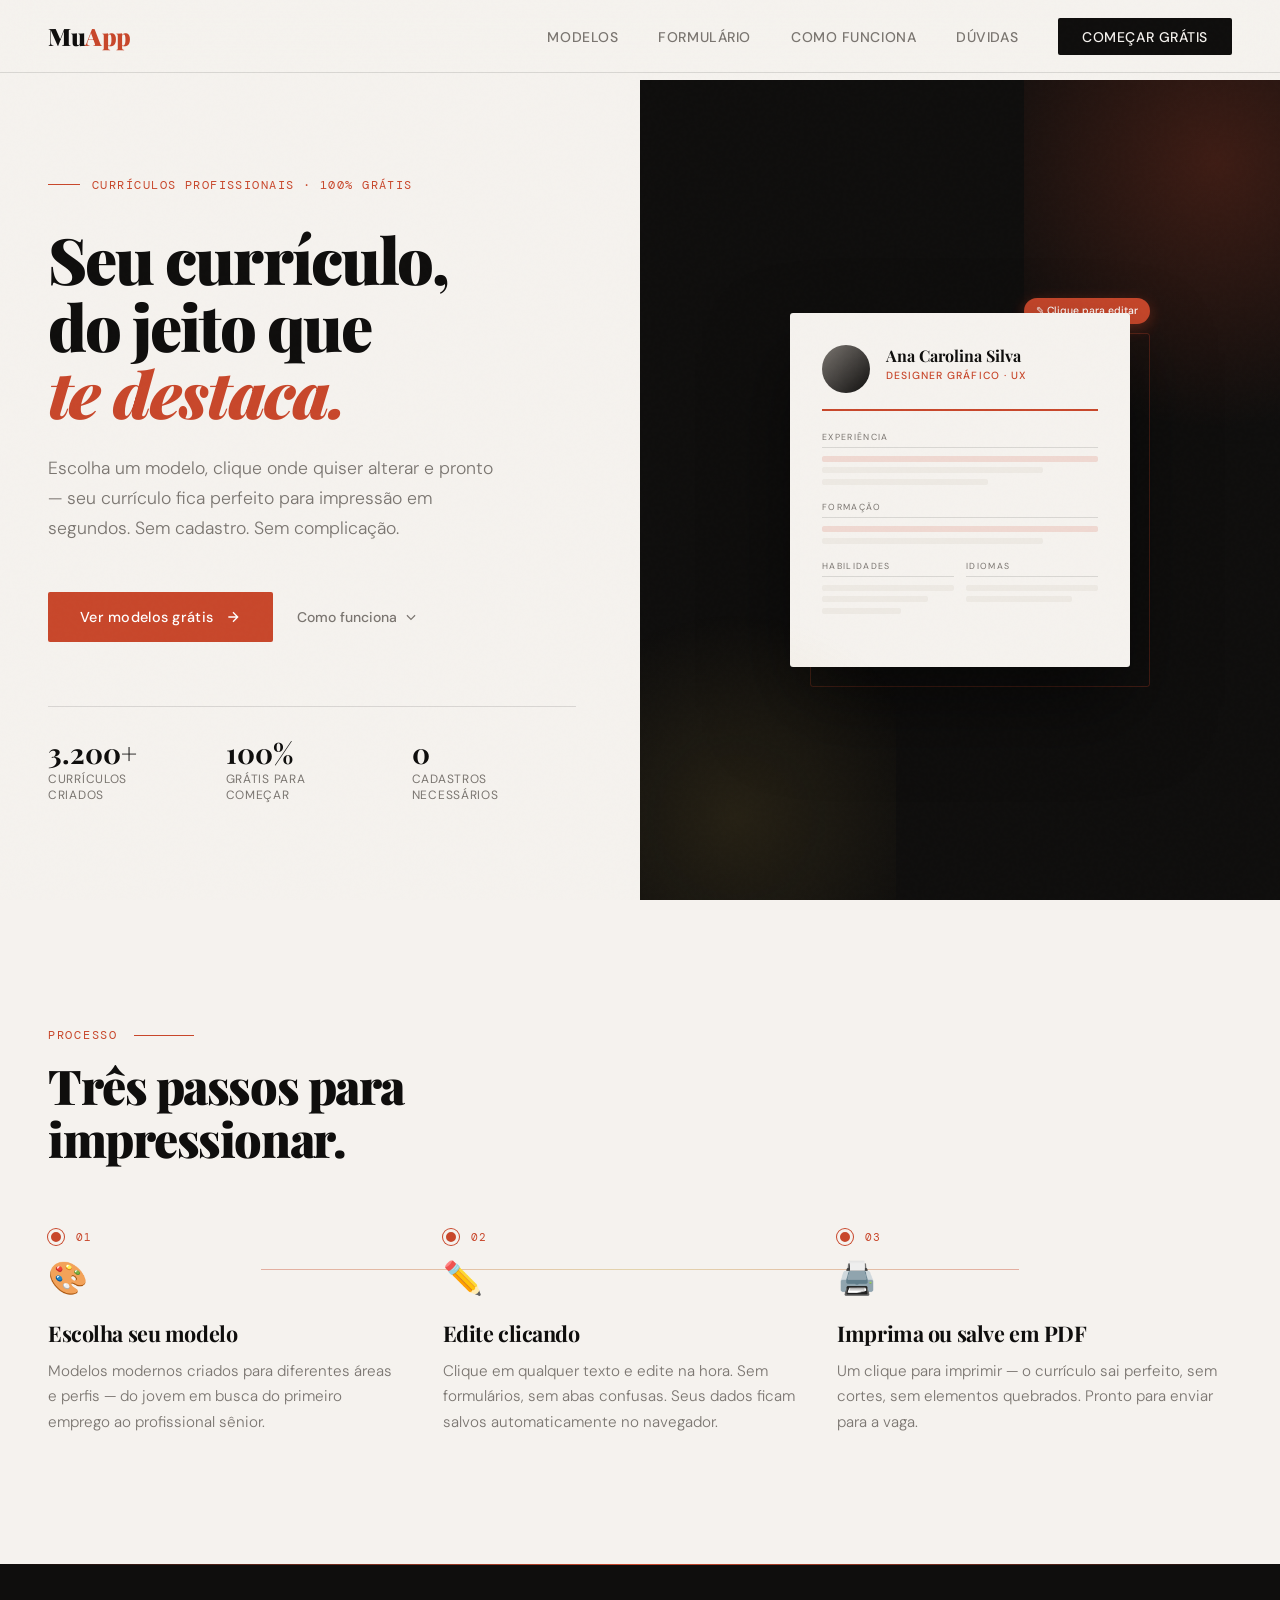
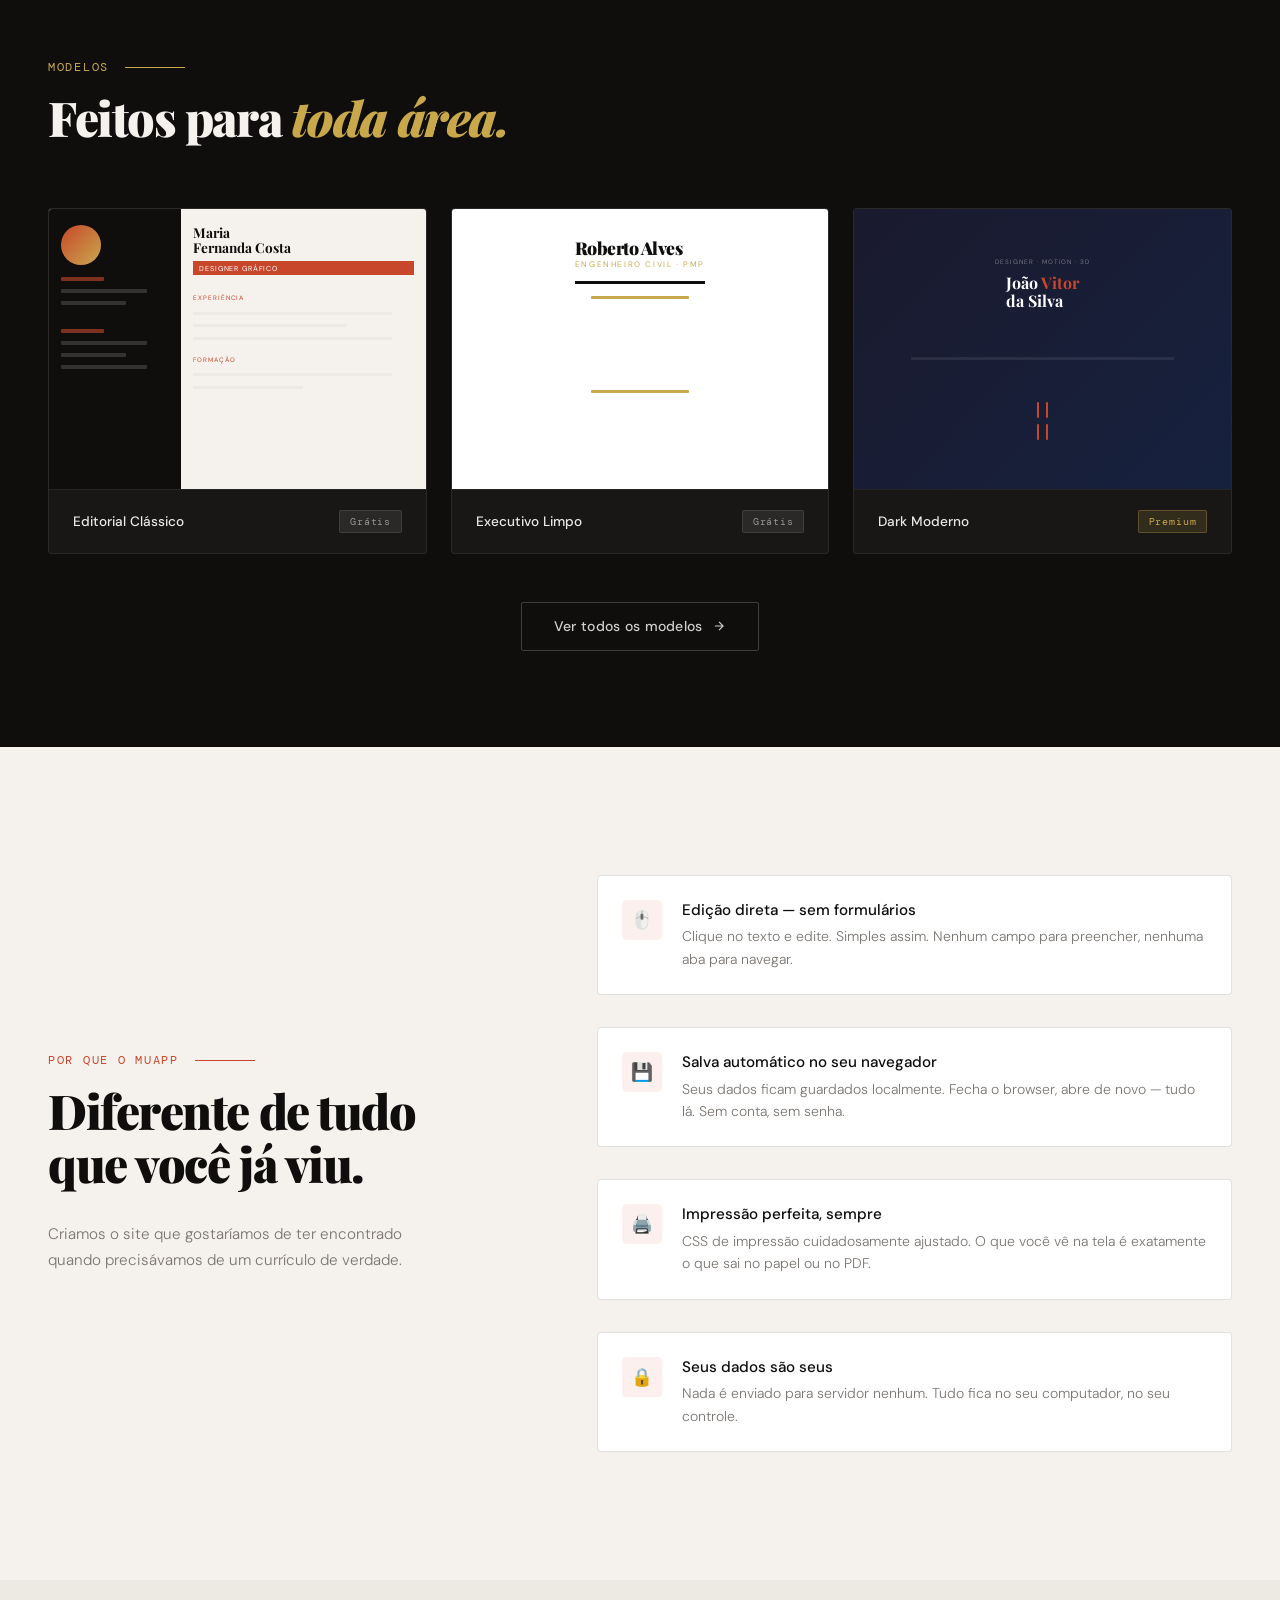
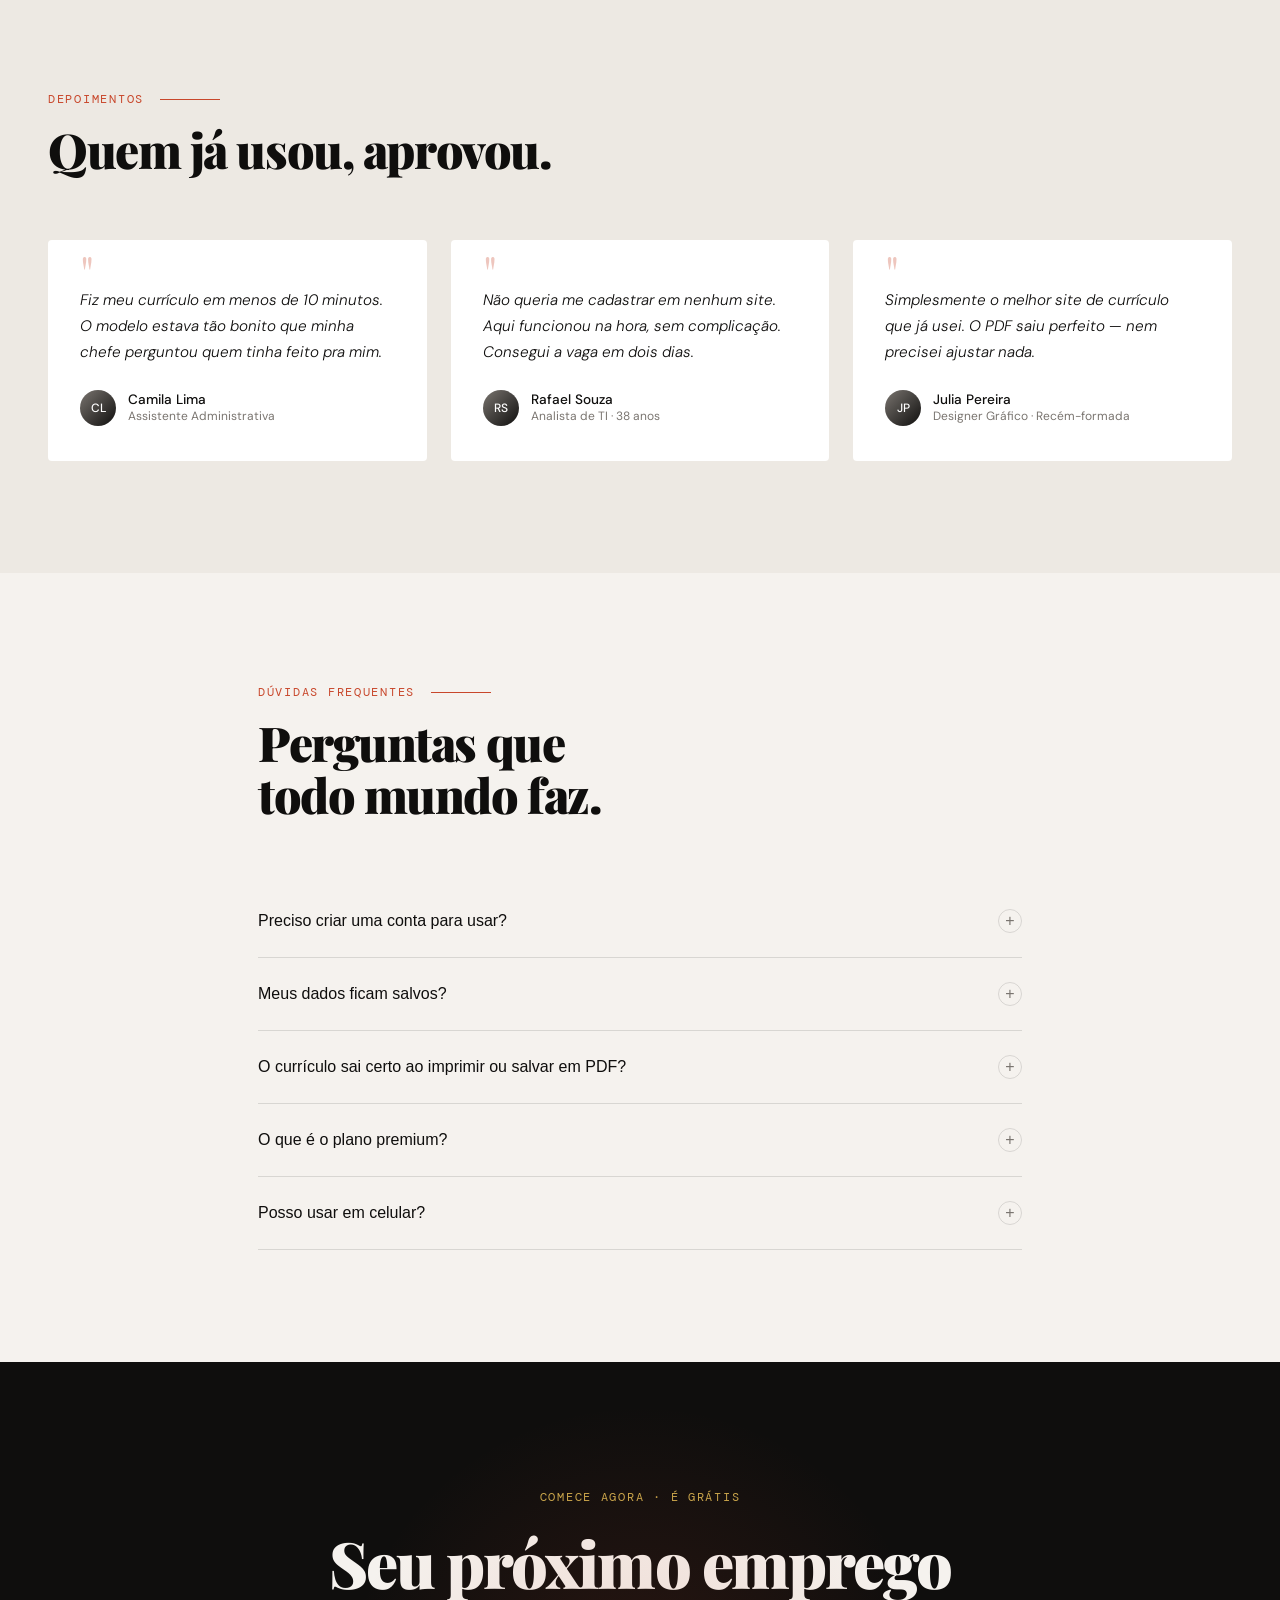
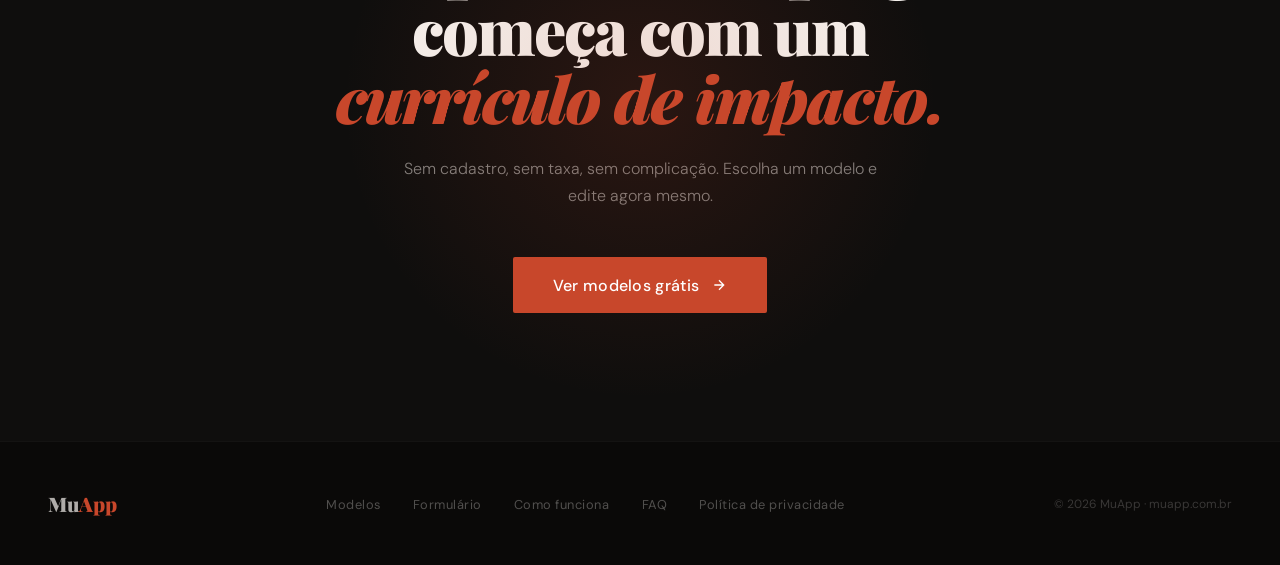
==== commit 01a6d73f: "adicionando formularios e consertando navbar dos modelos de curriculo" ====
--- a/index.html
+++ b/index.html
@@ -22,6 +22,7 @@
     <a href="#" class="nav-logo">Mu<span>App</span></a>
     <ul class="nav-links">
       <li><a href="#modelos">Modelos</a></li>
+      <li><a href="content/pages/form/">Formulário</a></li>
       <li><a href="#como-funciona">Como funciona</a></li>
       <li><a href="#faq">Dúvidas</a></li>
       <li><a href="#modelos" class="nav-cta">Começar grátis</a></li>
@@ -73,7 +74,7 @@
     <div class="hero-right">
       <div class="cv-mockup-wrapper">
         <div class="edit-bubble">Clique para editar</div>
-        <div class="cv-mockup">
+        <div class="cv-mockup" onclick="location.href='/models/editorial/'">
           <div class="cv-mock-header">
             <div class="cv-mock-avatar"></div>
             <div class="cv-mock-name-block">
@@ -231,7 +232,7 @@
     </div>
 
     <div class="models-cta reveal">
-      <a href="#" class="btn-outline">
+      <a href="content/pages/models/" class="btn-outline">
         Ver todos os modelos
         <svg width="14" height="14" fill="none" stroke="currentColor" stroke-width="2" viewBox="0 0 24 24">
           <path d="M5 12h14M12 5l7 7-7 7" />
@@ -404,45 +405,15 @@
     <a href="#" class="footer-logo">Mu<span>App</span></a>
     <ul class="footer-links">
       <li><a href="#modelos">Modelos</a></li>
+      <li><a href="content/pages/form/">Formulário</a></li>
       <li><a href="#como-funciona">Como funciona</a></li>
       <li><a href="#faq">FAQ</a></li>
       <li><a href="#">Política de privacidade</a></li>
     </ul>
-    <span class="footer-copy">© 2025 MuApp · muapp.com.br</span>
+    <span class="footer-copy">© 2026 MuApp · muapp.com.br</span>
   </footer>
 
-  <script>
-    // FAQ toggle
-    function toggleFaq(btn) {
-      const item = btn.closest('.faq-item');
-      const isOpen = item.classList.contains('open');
-      document.querySelectorAll('.faq-item').forEach(i => i.classList.remove('open'));
-      if (!isOpen) item.classList.add('open');
-    }
-
-    // Scroll reveal
-    const reveals = document.querySelectorAll('.reveal');
-    const observer = new IntersectionObserver((entries) => {
-      entries.forEach(entry => {
-        if (entry.isIntersecting) {
-          entry.target.classList.add('visible');
-          observer.unobserve(entry.target);
-        }
-      });
-    }, { threshold: 0.12 });
-
-    reveals.forEach(el => observer.observe(el));
-
-    // Nav shrink on scroll
-    const nav = document.querySelector('nav');
-    window.addEventListener('scroll', () => {
-      if (window.scrollY > 60) {
-        nav.style.padding = '0.9rem 3rem';
-      } else {
-        nav.style.padding = '1.25rem 3rem';
-      }
-    });
-  </script>
+  <script src="assets/js/main.js"></script>
 </body>
 
 </html>
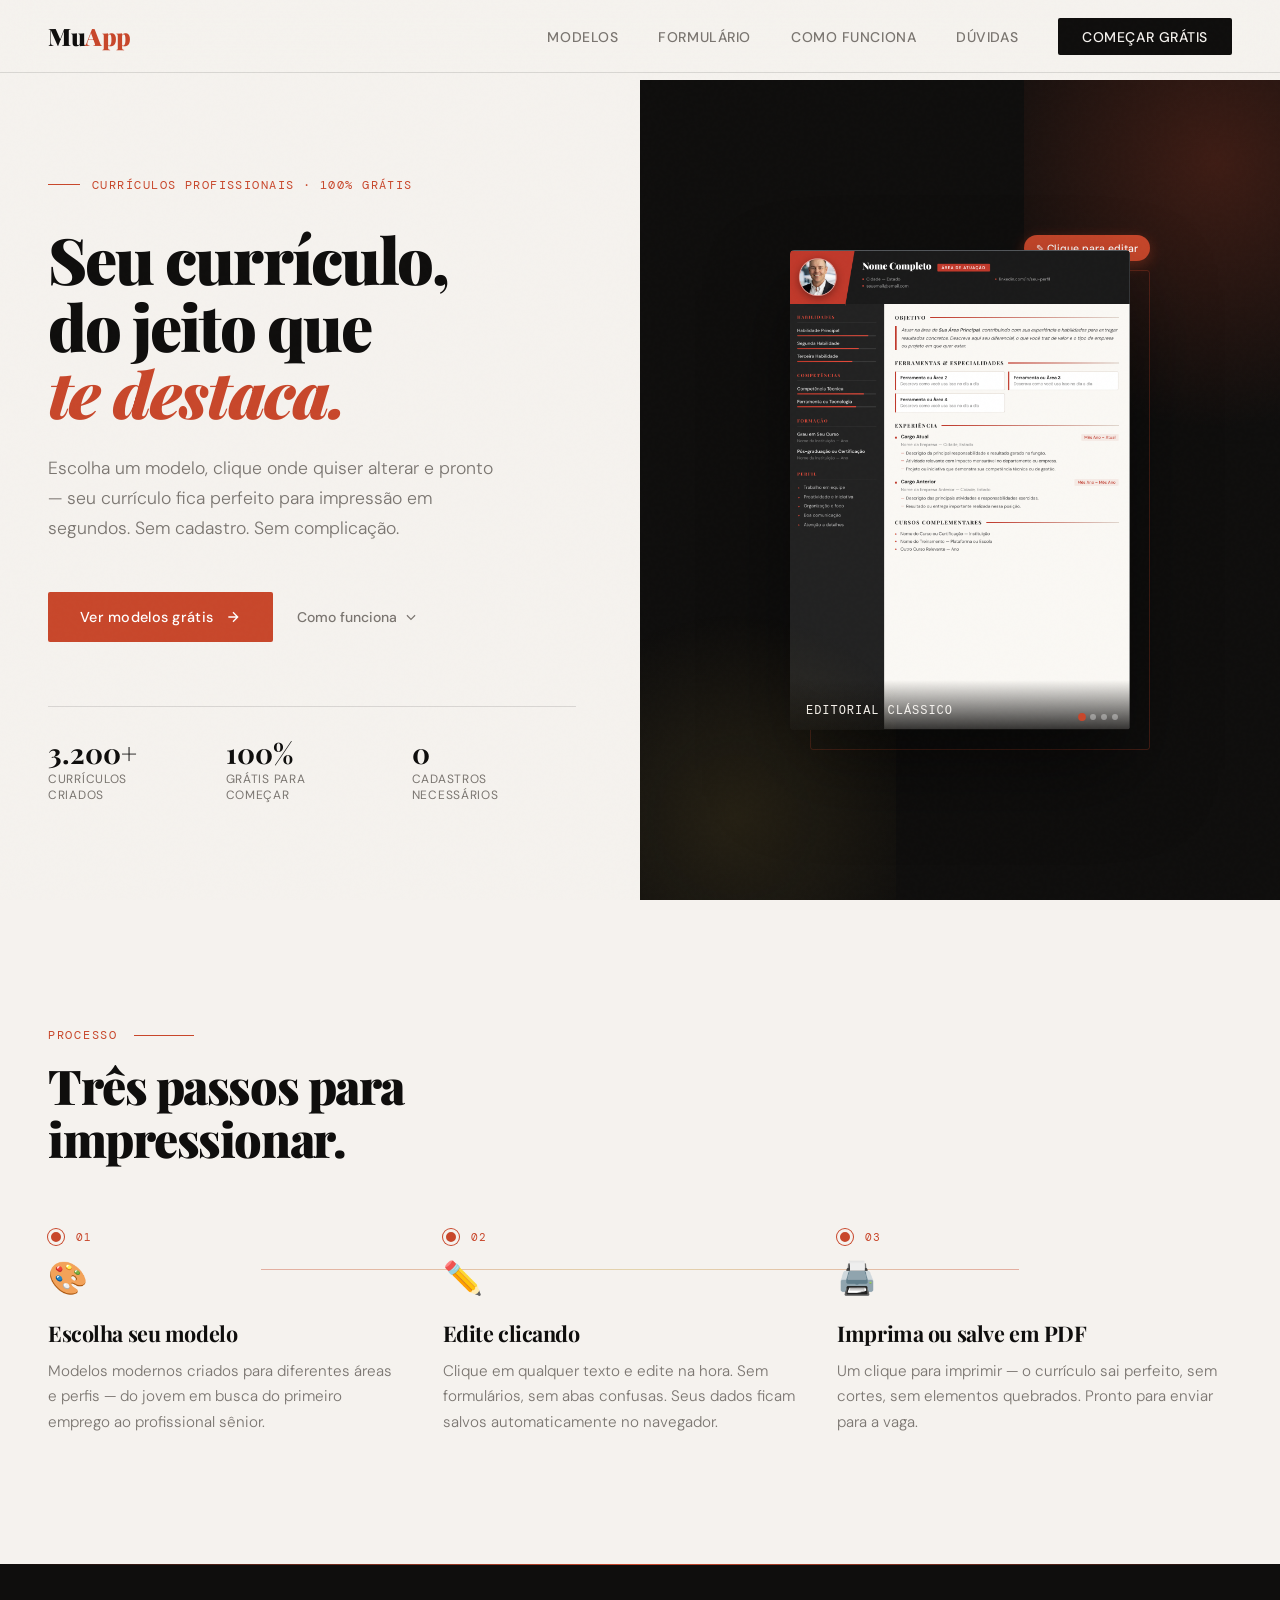
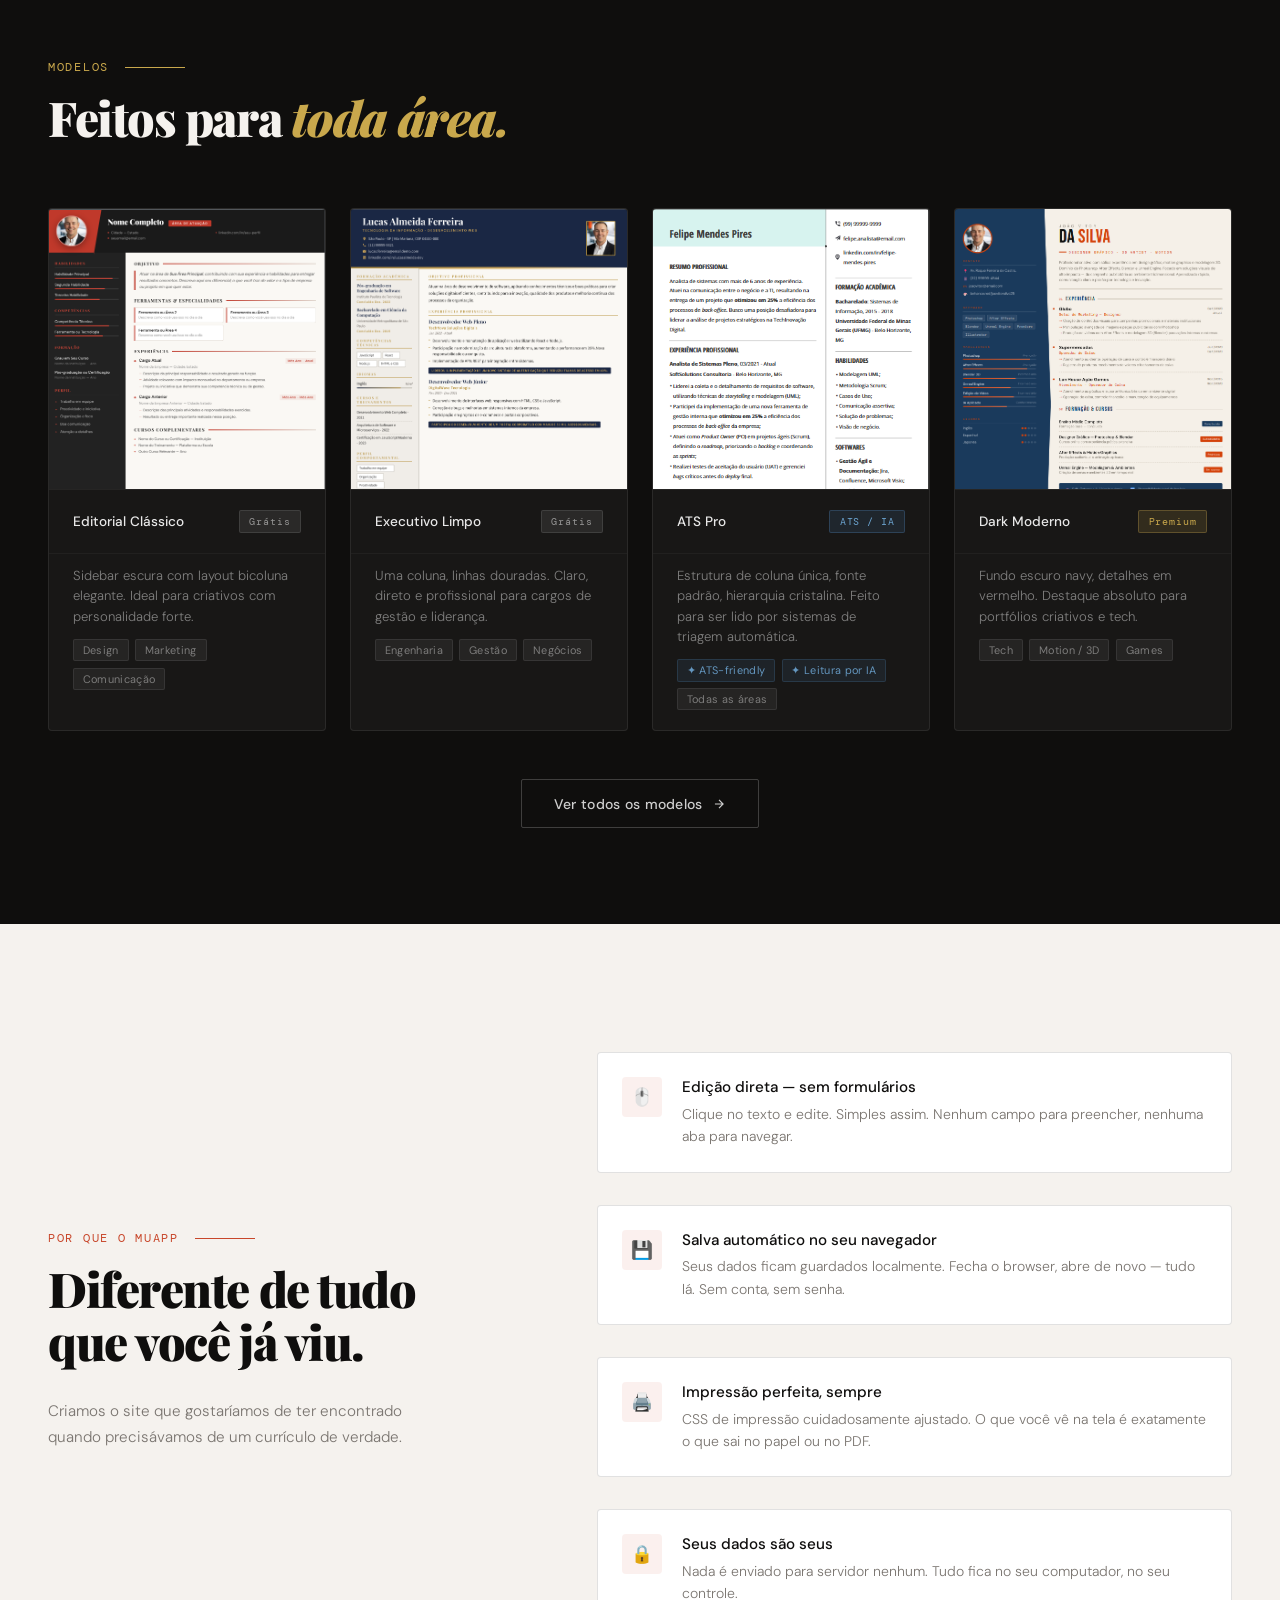
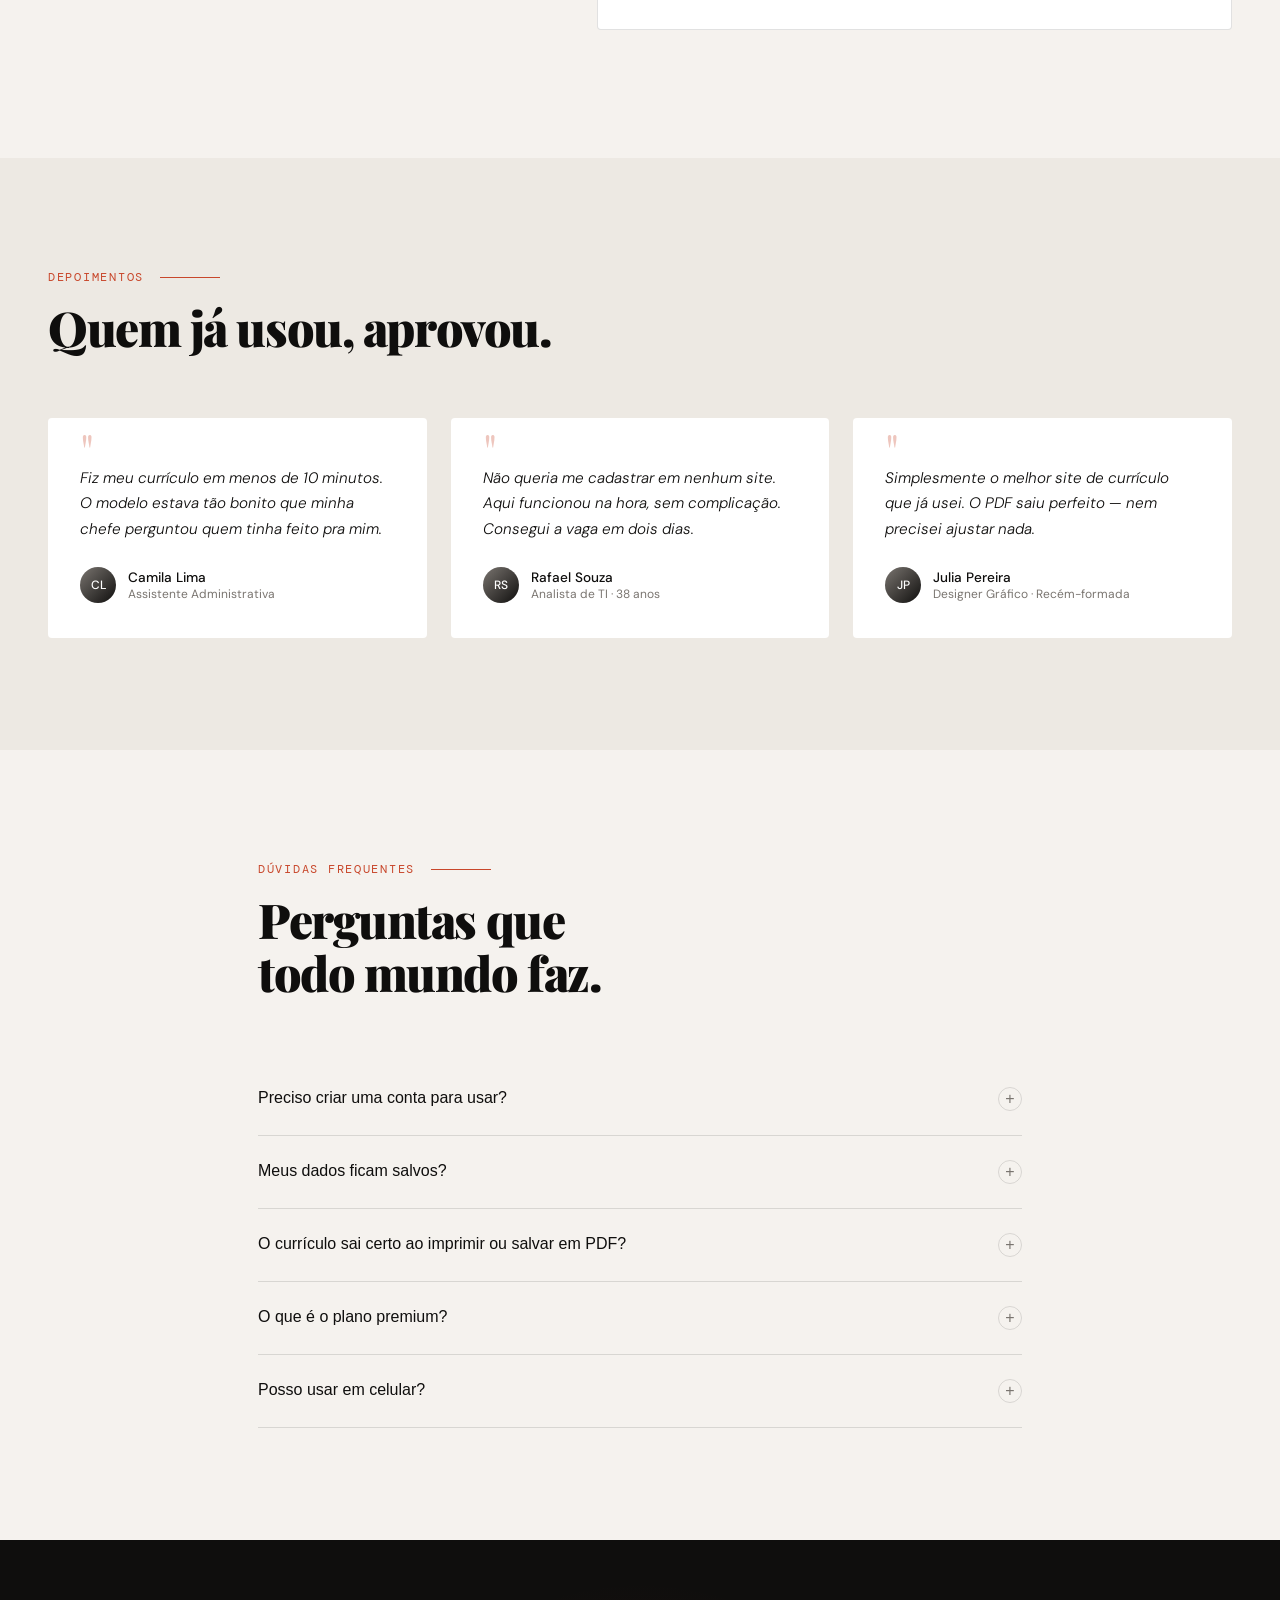
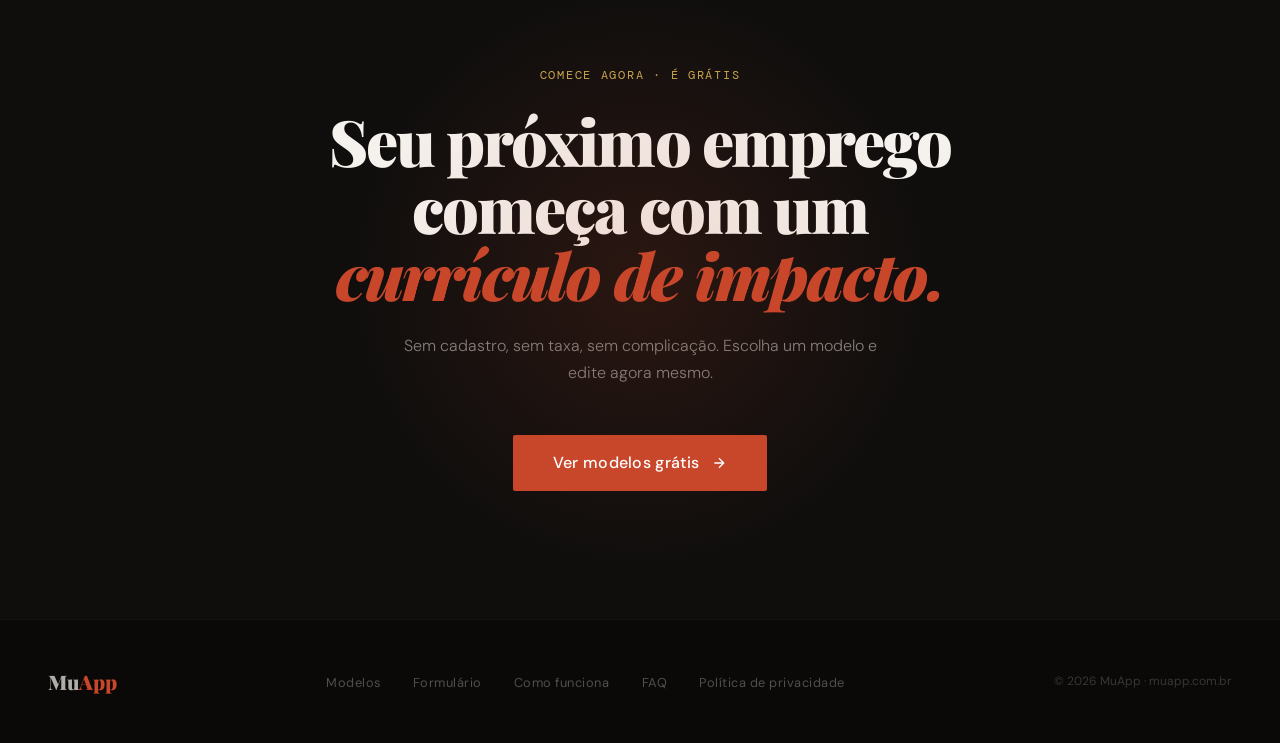
==== commit 4863e23e: "editando o css inicial e o js" ====
--- a/index.html
+++ b/index.html
@@ -74,37 +74,28 @@
     <div class="hero-right">
       <div class="cv-mockup-wrapper">
         <div class="edit-bubble">Clique para editar</div>
-        <div class="cv-mockup" onclick="location.href='/models/editorial/'">
-          <div class="cv-mock-header">
-            <div class="cv-mock-avatar"></div>
-            <div class="cv-mock-name-block">
-              <div class="cv-mock-name">Ana Carolina Silva</div>
-              <div class="cv-mock-role">Designer Gráfico · UX</div>
-            </div>
-          </div>
-          <div class="cv-mock-section">
-            <div class="cv-mock-section-title">Experiência</div>
-            <div class="cv-mock-line full accent"></div>
-            <div class="cv-mock-line medium"></div>
-            <div class="cv-mock-line short"></div>
-          </div>
-          <div class="cv-mock-section">
-            <div class="cv-mock-section-title">Formação</div>
-            <div class="cv-mock-line full accent"></div>
-            <div class="cv-mock-line medium"></div>
-          </div>
-          <div class="cv-mock-two-col">
-            <div class="cv-mock-section">
-              <div class="cv-mock-section-title">Habilidades</div>
-              <div class="cv-mock-line full"></div>
-              <div class="cv-mock-line medium"></div>
-              <div class="cv-mock-line short"></div>
-            </div>
-            <div class="cv-mock-section">
-              <div class="cv-mock-section-title">Idiomas</div>
-              <div class="cv-mock-line full"></div>
-              <div class="cv-mock-line medium"></div>
-            </div>
+        <div class="cv-slideshow">
+          <div class="cv-slide active" data-href="/models/editorial/">
+            <img src="assets/img/modelos/editorial-classico.png" alt="Editorial Clássico" />
+            <div class="cv-slide-label">Editorial Clássico</div>
+          </div>
+          <div class="cv-slide" data-href="/models/executivo/">
+            <img src="assets/img/modelos/executivo.png" alt="Executivo Limpo" />
+            <div class="cv-slide-label">Executivo Limpo</div>
+          </div>
+          <div class="cv-slide" data-href="/models/ats/">
+            <img src="assets/img/modelos/ats-pro.png" alt="ATS Pro" />
+            <div class="cv-slide-label">ATS Pro</div>
+          </div>
+          <div class="cv-slide" data-href="/models/dark/">
+            <img src="assets/img/modelos/dark.png" alt="Dark Moderno" />
+            <div class="cv-slide-label">Dark Moderno</div>
+          </div>
+          <div class="cv-slide-dots">
+            <span class="cv-dot active"></span>
+            <span class="cv-dot"></span>
+            <span class="cv-dot"></span>
+            <span class="cv-dot"></span>
           </div>
         </div>
       </div>
@@ -149,84 +140,59 @@
     <h2 class="section-title reveal">Feitos para <em style="font-style:italic;color:var(--gold)">toda área.</em></h2>
 
     <div class="models-grid">
-      <!-- Modelo 1 -->
       <div class="model-card reveal" onclick="location.href='/models/editorial/'">
-
-        <div class="model-preview preview-1">
-          <div class="prev1-sidebar">
-            <div class="prev1-avatar"></div>
-            <div class="prev1-line accent-line"></div>
-            <div class="prev1-line w80"></div>
-            <div class="prev1-line w60"></div>
-            <div style="margin-top:0.5rem"></div>
-            <div class="prev1-line accent-line"></div>
-            <div class="prev1-line w80"></div>
-            <div class="prev1-line w60"></div>
-            <div class="prev1-line w80"></div>
-          </div>
-          <div class="prev1-main">
-            <div class="prev1-name">Maria<br>Fernanda Costa</div>
-            <div class="prev1-role-tag">Designer Gráfico</div>
-            <div class="p1-section-title">Experiência</div>
-            <div class="p1-line w90"></div>
-            <div class="p1-line w70"></div>
-            <div class="p1-line w90"></div>
-            <div class="p1-section-title">Formação</div>
-            <div class="p1-line w90"></div>
-            <div class="p1-line w50"></div>
-          </div>
+        <div class="model-preview">
+          <img src="assets/img/modelos/editorial-classico.png" alt="Editorial Clássico" />
         </div>
         <div class="model-info">
           <span class="model-name">Editorial Clássico</span>
           <span class="model-badge badge-free">Grátis</span>
         </div>
-      </div>
-
-      <!-- Modelo 2 -->
+        <div class="model-desc">
+          <p>Sidebar escura com layout bicoluna elegante. Ideal para criativos com personalidade forte.</p>
+          <div class="model-tags"><span>Design</span><span>Marketing</span><span>Comunicação</span></div>
+        </div>
+      </div>
+
       <div class="model-card reveal" onclick="location.href='/models/executivo/'" style="transition-delay:0.1s">
-        <div class="model-preview preview-2">
-          <div class="prev2-header">
-            <div class="prev2-name">Roberto Alves</div>
-            <div class="prev2-role">Engenheiro Civil · PMP</div>
-          </div>
-          <div class="prev2-accent"></div>
-          <div class="prev2-line dark"></div>
-          <div class="prev2-line"></div>
-          <div class="prev2-line dark"></div>
-          <div class="prev2-line"></div>
-          <div class="prev2-line dark"></div>
-          <div class="prev2-accent"></div>
-          <div class="prev2-line"></div>
-          <div class="prev2-line dark"></div>
-          <div class="prev2-line"></div>
-          <div class="prev2-line dark"></div>
+        <div class="model-preview">
+          <img src="assets/img/modelos/executivo.png" alt="Executivo Limpo" />
         </div>
         <div class="model-info">
           <span class="model-name">Executivo Limpo</span>
           <span class="model-badge badge-free">Grátis</span>
         </div>
-      </div>
-
-      <!-- Modelo 3 -->
-      <div class="model-card reveal" onclick="location.href='/models/dark/'" style="transition-delay:0.2s">
-        <div class="model-preview preview-3">
-          <div class="prev3-tag">Designer · Motion · 3D</div>
-          <div class="prev3-name">João <span>Vitor</span><br>da Silva</div>
-          <div class="prev3-divider"></div>
-          <div class="prev3-line"></div>
-          <div class="prev3-line w80" style="width:80%"></div>
-          <div class="prev3-line accent"></div>
-          <div style="margin-top:0.4rem"></div>
-          <div class="prev3-grid">
-            <div class="prev3-skill"></div>
-            <div class="prev3-skill"></div>
-            <div class="prev3-skill"></div>
-            <div class="prev3-skill"></div>
-          </div>
+        <div class="model-desc">
+          <p>Uma coluna, linhas douradas. Claro, direto e profissional para cargos de gestão e liderança.</p>
+          <div class="model-tags"><span>Engenharia</span><span>Gestão</span><span>Negócios</span></div>
+        </div>
+      </div>
+
+      <div class="model-card reveal" onclick="location.href='/models/ats/'" style="transition-delay:0.2s">
+        <div class="model-preview">
+          <img src="assets/img/modelos/ats-pro.png" alt="ATS Pro" />
+        </div>
+        <div class="model-info">
+          <span class="model-name">ATS Pro</span>
+          <span class="model-badge badge-ats">ATS / IA</span>
+        </div>
+        <div class="model-desc">
+          <p>Estrutura de coluna única, fonte padrão, hierarquia cristalina. Feito para ser lido por sistemas de triagem automática.</p>
+          <div class="model-tags"><span class="tag-ats">✦ ATS-friendly</span><span class="tag-ats">✦ Leitura por IA</span><span>Todas as áreas</span></div>
+        </div>
+      </div>
+
+      <div class="model-card reveal" onclick="location.href='/models/dark/'" style="transition-delay:0.3s">
+        <div class="model-preview">
+          <img src="assets/img/modelos/dark.png" alt="Dark Moderno" />
         </div>
         <div class="model-info">
           <span class="model-name">Dark Moderno</span>
           <span class="model-badge badge-premium">Premium</span>
+        </div>
+        <div class="model-desc">
+          <p>Fundo escuro navy, detalhes em vermelho. Destaque absoluto para portfólios criativos e tech.</p>
+          <div class="model-tags"><span>Tech</span><span>Motion / 3D</span><span>Games</span></div>
         </div>
       </div>
     </div>
--- a/assets/css/styles.css
+++ b/assets/css/styles.css
@@ -311,25 +311,6 @@
   pointer-events: none;
 }
 
-.cv-mockup-wrapper {
-  position: relative;
-  width: 340px;
-  opacity: 0;
-  animation: slideInRight 1s ease 0.5s forwards;
-}
-
-.cv-mockup-wrapper::before {
-  content: "";
-  position: absolute;
-  top: 20px;
-  left: 20px;
-  right: -20px;
-  bottom: -20px;
-  border: 1px solid rgba(200, 71, 43, 0.3);
-  border-radius: 3px;
-  z-index: 0;
-}
-
 .cv-mockup {
   position: relative;
   z-index: 1;
@@ -625,15 +606,6 @@
   border-color: rgba(200, 71, 43, 0.4);
 }
 
-.model-preview {
-  height: 280px;
-  position: relative;
-  overflow: hidden;
-  display: flex;
-  align-items: center;
-  justify-content: center;
-}
-
 /* Model Preview 1 — Editorial */
 .preview-1 {
   background: #f5f2ee;
@@ -1348,8 +1320,188 @@
     flex-wrap: wrap;
     justify-content: center;
   }
-
-  .cv-mockup-wrapper {
-    width: 220px;
-  }
-}
+}
+/* ─── HERO SLIDESHOW ─── */
+.cv-slideshow {
+  position: relative;
+  width: 340px;
+  border-radius: 4px;
+  overflow: hidden;
+  box-shadow: 0 40px 80px rgba(0, 0, 0, 0.5);
+  cursor: pointer;
+  transform-style: preserve-3d;
+  transition: transform 0.4s ease;
+}
+.cv-slideshow:hover {
+  transform: rotate(-2deg) scale(1.02);
+}
+.cv-slide {
+  position: absolute;
+  inset: 0;
+  opacity: 0;
+  transition: opacity 0.7s ease;
+  pointer-events: none;
+}
+/* Primeiro slide define a altura do container */
+.cv-slide:first-child {
+  position: relative;
+}
+
+.cv-slide.active {
+  opacity: 1;
+  pointer-events: auto;
+  /* sem animation — só opacity, sem translateY que causava o salto */
+}
+
+.cv-slide img {
+  width: 100%;
+  display: block;
+  border-radius: 4px;
+}
+
+.cv-slide-label {
+  position: absolute;
+  bottom: 0;
+  left: 0;
+  right: 0;
+  background: linear-gradient(transparent, rgba(15, 14, 13, 0.85));
+  color: var(--paper);
+  font-size: 0.75rem;
+  font-weight: 500;
+  letter-spacing: 0.08em;
+  text-transform: uppercase;
+  padding: 1.5rem 1rem 0.75rem;
+  font-family: "DM Mono", monospace;
+}
+
+.cv-slide-dots {
+  position: absolute;
+  bottom: 10px;
+  right: 12px;
+  display: flex;
+  gap: 5px;
+  z-index: 5;
+}
+
+.cv-dot {
+  width: 6px;
+  height: 6px;
+  border-radius: 50%;
+  background: rgba(255, 255, 255, 0.35);
+  transition:
+    background 0.3s,
+    transform 0.3s;
+}
+
+.cv-dot.active {
+  background: var(--accent);
+  transform: scale(1.3);
+}
+
+@keyframes slideFadeIn {
+  from {
+    opacity: 0;
+    transform: translateY(8px);
+  }
+  to {
+    opacity: 1;
+    transform: translateY(0);
+  }
+}
+
+/* ─── MODELS GRID — IMAGEM ─── */
+.model-preview {
+  height: 280px;
+  overflow: hidden;
+  position: relative;
+}
+
+.model-preview img {
+  width: 100%;
+  height: 100%;
+  object-fit: cover;
+  object-position: top;
+  transition: transform 0.5s ease;
+  display: block;
+}
+
+.model-card:hover .model-preview img {
+  transform: scale(1.04) translateY(-4px);
+}
+
+.model-desc {
+  padding: 0.75rem 1.5rem 1.25rem;
+  border-top: 1px solid rgba(255, 255, 255, 0.04);
+}
+
+.model-desc p {
+  font-size: 0.82rem;
+  color: rgba(255, 255, 255, 0.45);
+  line-height: 1.55;
+  font-weight: 300;
+  margin-bottom: 0.75rem;
+}
+
+.model-tags {
+  display: flex;
+  flex-wrap: wrap;
+  gap: 0.4rem;
+}
+
+.model-tags span {
+  font-size: 0.68rem;
+  padding: 0.2rem 0.55rem;
+  border-radius: 2px;
+  background: rgba(255, 255, 255, 0.06);
+  color: rgba(255, 255, 255, 0.4);
+  border: 1px solid rgba(255, 255, 255, 0.08);
+  letter-spacing: 0.03em;
+}
+
+.model-tags .tag-ats {
+  background: rgba(100, 180, 255, 0.08);
+  color: rgba(130, 200, 255, 0.7);
+  border-color: rgba(100, 180, 255, 0.15);
+}
+
+.badge-ats {
+  background: rgba(100, 180, 255, 0.1);
+  color: rgba(130, 200, 255, 0.8);
+  border: 1px solid rgba(100, 180, 255, 0.2);
+}
+
+/* Grid 4 colunas para modelos */
+.models-grid {
+  grid-template-columns: repeat(4, 1fr) !important;
+}
+
+@media (max-width: 1100px) {
+  .models-grid {
+    grid-template-columns: repeat(2, 1fr) !important;
+  }
+}
+@media (max-width: 600px) {
+  .models-grid {
+    grid-template-columns: 1fr !important;
+  }
+}
+.cv-mockup-wrapper {
+  position: relative;
+  width: 340px;
+  opacity: 0;
+  animation: slideInRight 1s ease 0.5s forwards;
+}
+
+/* Remove o ::before antigo se ainda existir e adicione versão corrigida */
+.cv-mockup-wrapper::before {
+  content: "";
+  position: absolute;
+  top: 20px;
+  left: 20px;
+  right: -20px;
+  bottom: -20px;
+  border: 1px solid rgba(200, 71, 43, 0.3);
+  border-radius: 3px;
+  z-index: -1; /* atrás de tudo, nunca sobressai */
+  pointer-events: none;
+}
